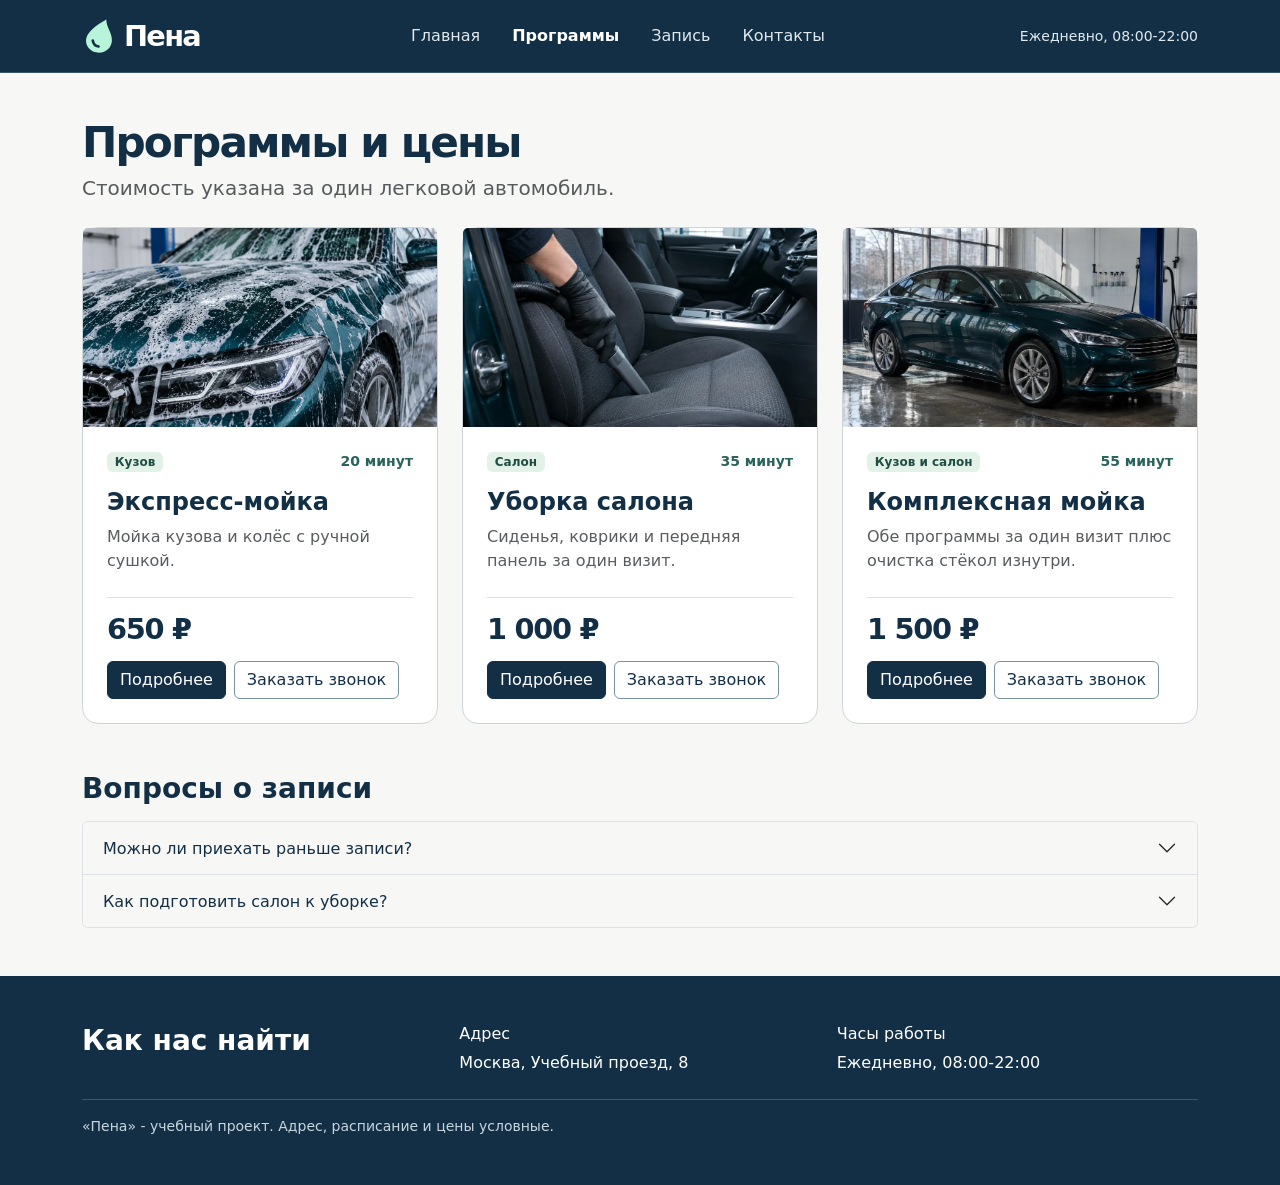
==== catalog.html @ 708982f0 "feat: добавить каталог программ и учебную запись на мойку" ====
<!doctype html>
<html lang="ru">
<head>
  <meta charset="utf-8">
  <meta name="viewport" content="width=device-width, initial-scale=1">
  <meta name="description" content="Цены, длительность и состав трёх программ автомойки «Пена».">
  <title>Программы и цены - Пена</title>
  <link rel="icon" href="images/drop.svg" type="image/svg+xml">
  <link rel="stylesheet" href="https://cdn.jsdelivr.net/npm/bootstrap@5.3.8/dist/css/bootstrap.min.css"
        integrity="sha384-sRIl4kxILFvY47J16cr9ZwB07vP4J8+LH7qKQnuqkuIAvNWLzeN8tE5YBujZqJLB" crossorigin="anonymous">
  <link rel="stylesheet" href="css/custom.css">
</head>
<body>
  <a class="btn btn-light visually-hidden-focusable position-absolute top-0 start-0 z-3 m-2" href="#main-content">К содержимому</a>
  <header id="top" class="container-fluid px-0 site-header" data-bs-theme="dark">
    <nav class="navbar navbar-expand-md py-3" aria-label="Основная навигация">
      <div class="container">
        <a class="navbar-brand wordmark d-inline-flex align-items-center gap-2 py-0" href="index.html" aria-label="Пена, главная страница">
          <img src="images/drop.svg" alt="" width="34" height="38">
          Пена
        </a>
        <button class="navbar-toggler" type="button" data-bs-toggle="collapse" data-bs-target="#site-menu"
                aria-controls="site-menu" aria-expanded="false" aria-label="Меню разделов">
          <span class="navbar-toggler-icon"></span>
        </button>
        <div id="site-menu" class="collapse navbar-collapse">
          <ul class="navbar-nav mx-md-auto gap-md-3 pt-3 pt-md-0">
            <li class="nav-item"><a class="nav-link" href="index.html">Главная</a></li>
            <li class="nav-item"><a class="nav-link active" aria-current="page" href="catalog.html">Программы</a></li>
            <li class="nav-item"><a class="nav-link" href="order.html">Запись</a></li>
            <li class="nav-item"><a class="nav-link" href="#contacts">Контакты</a></li>
          </ul>
          <span class="navbar-text small d-none d-md-inline">Ежедневно, 08:00-22:00</span>
        </div>
      </div>
    </nav>
  </header>

  <main id="main-content" class="container my-5" tabindex="-1">
    <h1 class="section-title fw-bold mb-2">Программы и цены</h1>
    <p class="lead text-body-secondary mb-4">Стоимость указана за один легковой автомобиль.</p>
    <div class="row g-3 g-lg-4">
      <div class="col-12 col-md-6 col-lg-4">
        <article class="card program h-100">
          <img class="program-photo card-img-top" src="images/car-wash.webp" alt="Активная пена на капоте и лобовом стекле автомобиля" width="1120" height="840">
          <div class="card-body p-4 d-flex flex-column">
            <div class="d-flex align-items-center justify-content-between gap-2 mb-3">
              <span class="badge program-badge">Кузов</span><span class="duration">20 минут</span>
            </div>
            <h2 class="card-title h4 fw-bold">Экспресс-мойка</h2>
            <p class="card-text text-body-secondary mb-4">Мойка кузова и колёс с ручной сушкой.</p>
            <p class="price mt-auto mb-3 pt-3">650&nbsp;₽</p>
            <div class="d-flex flex-wrap gap-2">
              <a class="btn btn-primary" href="product.html?program=express" aria-label="Подробнее о программе «Экспресс-мойка»">Подробнее</a>
              <button class="btn btn-outline-primary" type="button" data-bs-toggle="modal" data-bs-target="#callback-modal"
                      data-program="express" aria-label="Заказать звонок по программе «Экспресс-мойка»">Заказать звонок</button>
            </div>
          </div>
        </article>
      </div>
      <div class="col-12 col-md-6 col-lg-4">
        <article class="card program h-100">
          <img class="program-photo card-img-top" src="images/interior.webp" alt="Мастер чистит пылесосом тканевое сиденье автомобиля" width="960" height="720">
          <div class="card-body p-4 d-flex flex-column">
            <div class="d-flex align-items-center justify-content-between gap-2 mb-3">
              <span class="badge program-badge">Салон</span><span class="duration">35 минут</span>
            </div>
            <h2 class="card-title h4 fw-bold">Уборка салона</h2>
            <p class="card-text text-body-secondary mb-4">Сиденья, коврики и передняя панель за один визит.</p>
            <p class="price mt-auto mb-3 pt-3">1 000&nbsp;₽</p>
            <div class="d-flex flex-wrap gap-2">
              <a class="btn btn-primary" href="product.html?program=interior" aria-label="Подробнее о программе «Уборка салона»">Подробнее</a>
              <button class="btn btn-outline-primary" type="button" data-bs-toggle="modal" data-bs-target="#callback-modal"
                      data-program="interior" aria-label="Заказать звонок по программе «Уборка салона»">Заказать звонок</button>
            </div>
          </div>
        </article>
      </div>
      <div class="col-12 col-md-6 col-lg-4">
        <article class="card program h-100">
          <img class="program-photo card-img-top" src="images/complete.webp" alt="Чистый тёмно-бирюзовый седан в светлом боксе автомойки" width="960" height="720">
          <div class="card-body p-4 d-flex flex-column">
            <div class="d-flex align-items-center justify-content-between gap-2 mb-3">
              <span class="badge program-badge">Кузов и салон</span><span class="duration">55 минут</span>
            </div>
            <h2 class="card-title h4 fw-bold">Комплексная мойка</h2>
            <p class="card-text text-body-secondary mb-4">Обе программы за один визит плюс очистка стёкол изнутри.</p>
            <p class="price mt-auto mb-3 pt-3">1 500&nbsp;₽</p>
            <div class="d-flex flex-wrap gap-2">
              <a class="btn btn-primary" href="product.html?program=complete" aria-label="Подробнее о программе «Комплексная мойка»">Подробнее</a>
              <button class="btn btn-outline-primary" type="button" data-bs-toggle="modal" data-bs-target="#callback-modal"
                      data-program="complete" aria-label="Заказать звонок по программе «Комплексная мойка»">Заказать звонок</button>
            </div>
          </div>
        </article>
      </div>
    </div>

    <section class="mt-5 faq" aria-labelledby="faq-title">
      <h2 id="faq-title" class="h3 fw-bold mb-3">Вопросы о записи</h2>
      <div class="accordion" id="booking-faq">
        <div class="accordion-item">
          <h3 class="accordion-header">
            <button class="accordion-button collapsed" type="button" data-bs-toggle="collapse" data-bs-target="#faq-arrival"
                    aria-expanded="false" aria-controls="faq-arrival">Можно ли приехать раньше записи?</button>
          </h3>
          <div id="faq-arrival" class="accordion-collapse collapse" data-bs-parent="#booking-faq">
            <div class="accordion-body">Да. Приезжайте за пять минут до выбранного времени, чтобы успеть передать машину мастеру.</div>
          </div>
        </div>
        <div class="accordion-item">
          <h3 class="accordion-header">
            <button class="accordion-button collapsed" type="button" data-bs-toggle="collapse" data-bs-target="#faq-interior"
                    aria-expanded="false" aria-controls="faq-interior">Как подготовить салон к уборке?</button>
          </h3>
          <div id="faq-interior" class="accordion-collapse collapse" data-bs-parent="#booking-faq">
            <div class="accordion-body">Заберите ценные вещи, освободите сиденья и карманы дверей. Так мастер сможет пройти все поверхности за время программы.</div>
          </div>
        </div>
      </div>
    </section>
  </main>

  <div class="modal fade" id="callback-modal" tabindex="-1" aria-labelledby="callback-title" aria-hidden="true">
    <div class="modal-dialog modal-dialog-centered modal-dialog-scrollable">
      <div class="modal-content">
        <div class="modal-header">
          <h2 id="callback-title" class="modal-title h4 fw-bold">Обратный звонок</h2>
          <button type="button" class="btn-close" data-bs-dismiss="modal" aria-label="Закрыть"></button>
        </div>
        <div class="modal-body">
          <p id="callback-program" class="fw-semibold mb-2"></p>
          <form id="callback-form" method="post">
            <p class="small text-body-secondary">Учебная заявка. Для проверки укажите вымышленные имя и телефон.</p>
              <div class="mb-3">
                <label for="callback-name" class="form-label">Имя</label>
                <input id="callback-name" class="form-control" name="name" type="text" autocomplete="given-name" minlength="2" maxlength="80" required aria-describedby="callback-name-error">
                <div id="callback-name-error" class="invalid-feedback">Введите имя хотя бы из двух символов.</div>
              </div>
              <div class="mb-3">
                <label for="callback-phone" class="form-label">Телефон</label>
                <div class="input-group has-validation">
                  <span class="input-group-text">+7</span>
                  <input id="callback-phone" class="form-control" name="phone" type="tel" autocomplete="tel-national" placeholder="900 123-45-67"
                         pattern="[0-9]{10}" maxlength="25" required aria-describedby="callback-phone-error">
                  <div id="callback-phone-error" class="invalid-feedback">Введите 10 цифр после +7.</div>
                </div>
              </div>
                <div class="form-check">
                  <input id="callback-consent" name="consent" type="checkbox" class="form-check-input" required aria-describedby="callback-consent-error">
                  <label class="form-check-label" for="callback-consent">Согласен на обработку данных для этой заявки</label>
                  <div id="callback-consent-error" class="invalid-feedback">Подтвердите согласие для оформления заявки.</div>
                </div>
            <button class="btn btn-primary mt-3" type="submit" disabled>Оформить учебную заявку</button>
          </form>
          <div id="callback-success" class="alert alert-success mb-0" role="status" tabindex="-1" hidden>Учебная заявка на звонок оформлена.</div>
        </div>
        <div class="modal-footer justify-content-between">
          <a id="callback-booking" href="order.html">Выбрать дату и время</a>
          <button type="button" class="btn btn-outline-secondary" data-bs-dismiss="modal">Закрыть</button>
        </div>
      </div>
    </div>
  </div>

  <footer id="contacts" class="site-footer py-5" aria-labelledby="contacts-title">
    <div class="container">
      <div class="row g-3 align-items-start">
        <div class="col-12 col-md-4"><h2 id="contacts-title" class="h3 fw-bold mb-0">Как нас найти</h2></div>
        <div class="col-12 col-sm-6 col-md-4">
          <h3 class="h6">Адрес</h3>
          <address class="mb-0">Москва, Учебный проезд, 8</address>
        </div>
        <div class="col-12 col-sm-6 col-md-4">
          <h3 class="h6">Часы работы</h3>
          <p class="mb-0">Ежедневно, 08:00-22:00</p>
        </div>
      </div>
      <p class="footer-note small pt-3 mt-4 mb-0">«Пена» - учебный проект. Адрес, расписание и цены условные.</p>
    </div>
  </footer>

  <script src="https://cdn.jsdelivr.net/npm/bootstrap@5.3.8/dist/js/bootstrap.bundle.min.js"
          integrity="sha384-FKyoEForCGlyvwx9Hj09JcYn3nv7wiPVlz7YYwJrWVcXK/BmnVDxM+D2scQbITxI" crossorigin="anonymous"></script>
  <script src="js/programs.js"></script>
  <script src="js/validation.js"></script>
  <script src="js/catalog.js"></script>
</body>
</html>
---- css/custom.css ----
:root {
  --ink: #132f46;
  --mint: #b7f4d9;
  --bs-body-color: var(--ink);
  --bs-body-bg: #f7f8f5;
}

.site-header, .hero, .site-footer {
  background: var(--ink);
  color: #fff;
}

.site-header {
  border-bottom: 1px solid #ffffff30;
}

.site-header .navbar {
  --bs-navbar-color: #e0e9ed;
  --bs-navbar-hover-color: var(--mint);
}

.navbar-toggler, .wash-button { min-height: 2.75rem; }

.wordmark {
  font-size: 1.8rem;
  font-weight: 800;
  letter-spacing: -.06em;
  line-height: 1;
}

.hero-title, .section-title, .price {
  letter-spacing: -.045em;
  line-height: 1.05;
}

.hero-title { font-size: clamp(2.8rem, 5.7vw, 5.2rem); }
.hero-title span { color: var(--mint); }
.section-title { font-size: clamp(2rem, 3.3vw, 3.2rem); }
.hero-description {
  max-width: 37ch;
  color: #dae6e9;
  font-size: 1.1rem;
}

.hero-photo {
  aspect-ratio: 3 / 2;
  object-fit: cover;
}

.wash-button {
  --bs-btn-color: var(--ink);
  --bs-btn-bg: var(--mint);
  --bs-btn-hover-color: var(--ink);
  --bs-btn-hover-bg: #d5ffe9;
  --bs-btn-active-bg: #98e9c7;
  --bs-btn-active-color: var(--ink);
}

.wash-button span { margin-inline-start: .5rem; }

.program {
  --bs-card-bg: #fff;
  --bs-card-border-color: #ccd5d7;
  --bs-card-border-radius: 1rem;
}

.duration {
  color: #28645c;
  font-size: .875rem;
  font-weight: 650;
}

.price {
  border-top: 1px solid #dce2e1;
  font-size: 1.8rem;
  font-weight: 700;
}

.about { background: #e5f2eb; }

.footer-note {
  border-top: 1px solid #ffffff30;
  color: #c8d6de;
}

.site-header :focus-visible, .hero :focus-visible {
  outline: 3px solid var(--mint);
  outline-offset: 3px;
}

.site-header .nav-link.active { font-weight: 700; }

.program-link {
  color: inherit;
  text-decoration-color: #94b9af;
  text-decoration-thickness: 1px;
  text-underline-offset: .18em;
}

.program-link:hover { color: #21665c; }

.program-photo {
  aspect-ratio: 16 / 9;
  height: auto;
  object-fit: cover;
}

.program-badge, .visit-panel {
  background-color: #e2f2e9;
  color: #204d41;
}

.btn-primary {
  --bs-btn-bg: var(--ink);
  --bs-btn-border-color: var(--ink);
  --bs-btn-hover-bg: #23536a;
  --bs-btn-hover-border-color: #23536a;
  --bs-btn-active-bg: #103347;
  --bs-btn-active-border-color: #103347;
}

.btn-outline-primary {
  --bs-btn-color: var(--ink);
  --bs-btn-border-color: #79939e;
  --bs-btn-hover-bg: var(--ink);
  --bs-btn-hover-border-color: var(--ink);
  --bs-btn-active-bg: var(--ink);
  --bs-btn-active-border-color: var(--ink);
}

.faq .accordion {
  --bs-accordion-active-color: var(--ink);
  --bs-accordion-active-bg: #e2f2e9;
}
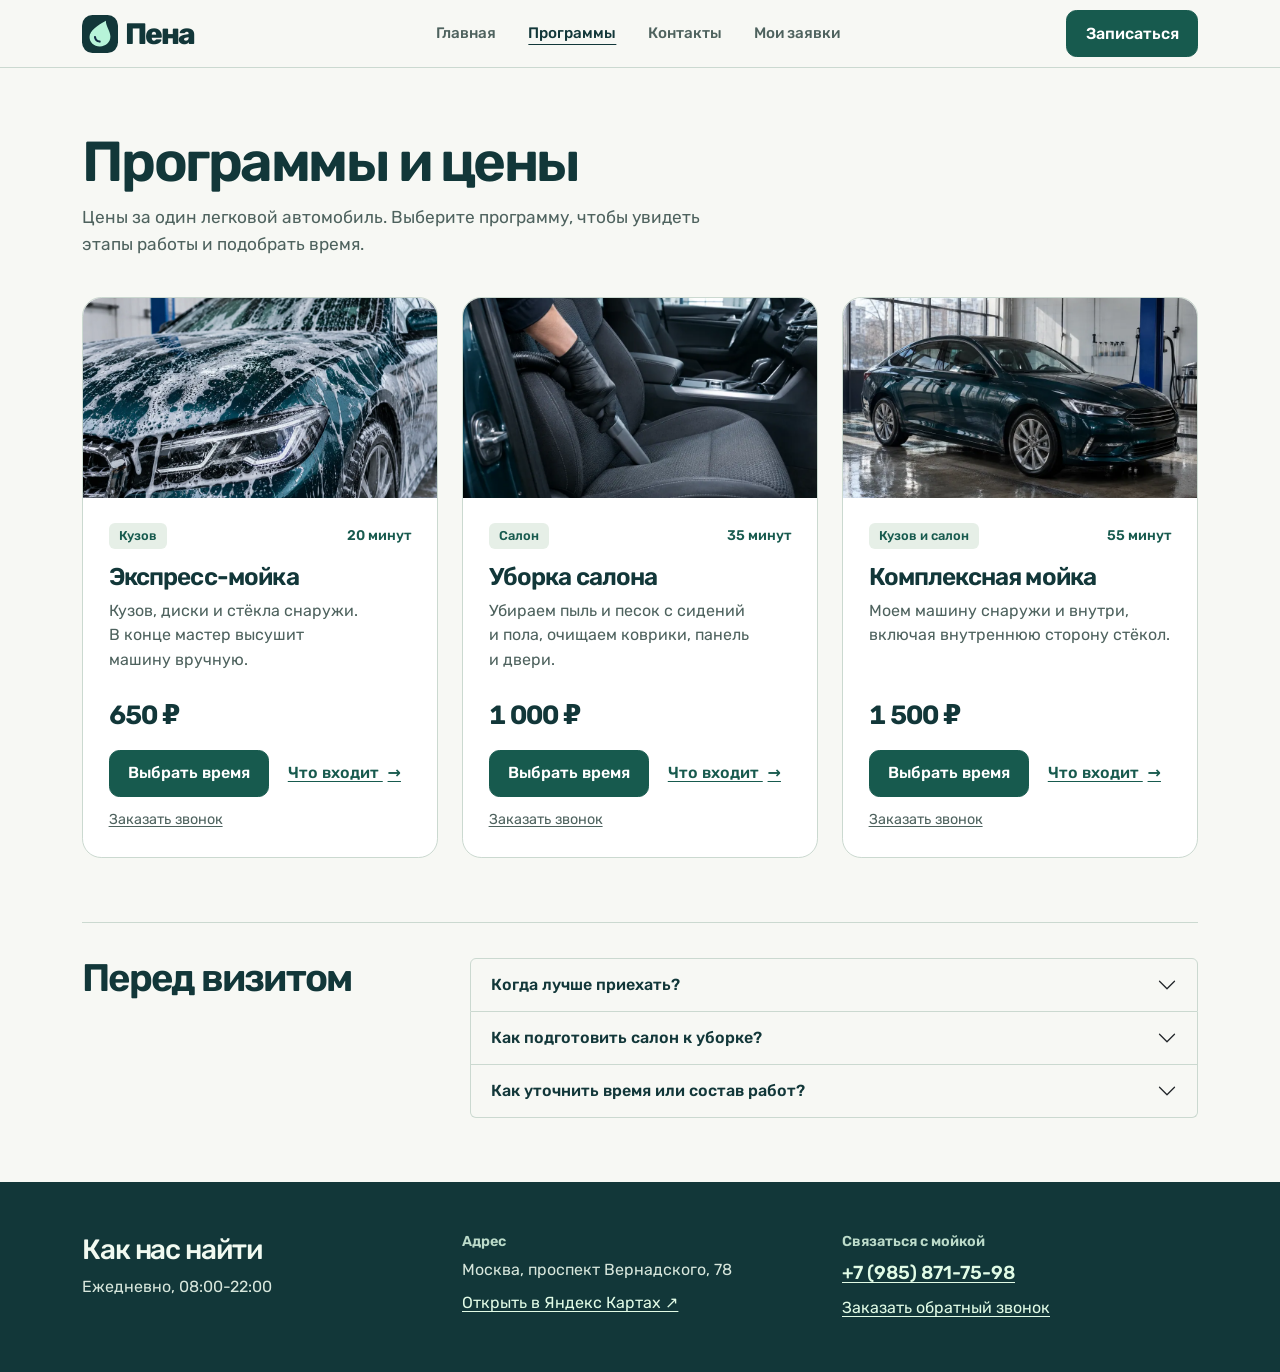
==== commit 0c5cdf0f: "feat: обновить сайт автомойки и сохранять заявки в браузере" ====
--- a/catalog.html
+++ b/catalog.html
@@ -3,187 +3,137 @@
 <head>
   <meta charset="utf-8">
   <meta name="viewport" content="width=device-width, initial-scale=1">
-  <meta name="description" content="Цены, длительность и состав трёх программ автомойки «Пена».">
-  <title>Программы и цены - Пена</title>
+  <meta name="theme-color" content="#123b3c">
+  <meta name="description" content="Сравните стоимость, длительность и состав экспресс-мойки, уборки салона и комплексной мойки.">
+  <meta property="og:type" content="website">
+  <meta property="og:locale" content="ru_RU">
+  <meta property="og:title" content="Программы и цены - автомойка «Пена»">
+  <meta property="og:description" content="Сравните стоимость, длительность и состав экспресс-мойки, уборки салона и комплексной мойки.">
+  <title>Программы и цены - автомойка «Пена»</title>
   <link rel="icon" href="images/drop.svg" type="image/svg+xml">
-  <link rel="stylesheet" href="https://cdn.jsdelivr.net/npm/bootstrap@5.3.8/dist/css/bootstrap.min.css"
-        integrity="sha384-sRIl4kxILFvY47J16cr9ZwB07vP4J8+LH7qKQnuqkuIAvNWLzeN8tE5YBujZqJLB" crossorigin="anonymous">
+  <link rel="stylesheet" href="vendor/bootstrap/css/bootstrap.min.css">
   <link rel="stylesheet" href="css/custom.css">
 </head>
 <body>
-  <a class="btn btn-light visually-hidden-focusable position-absolute top-0 start-0 z-3 m-2" href="#main-content">К содержимому</a>
-  <header id="top" class="container-fluid px-0 site-header" data-bs-theme="dark">
-    <nav class="navbar navbar-expand-md py-3" aria-label="Основная навигация">
+  <a class="skip-link visually-hidden-focusable" href="#main-content">К содержимому</a>
+  <header id="top" class="site-header container-fluid px-0">
+    <nav class="navbar navbar-expand-md" aria-label="Основная навигация">
       <div class="container">
-        <a class="navbar-brand wordmark d-inline-flex align-items-center gap-2 py-0" href="index.html" aria-label="Пена, главная страница">
-          <img src="images/drop.svg" alt="" width="34" height="38">
-          Пена
+        <a class="navbar-brand wordmark" href="index.html" aria-label="Пена, главная страница">
+          <img src="images/drop.svg" alt="" width="36" height="38">Пена
         </a>
         <button class="navbar-toggler" type="button" data-bs-toggle="collapse" data-bs-target="#site-menu"
-                aria-controls="site-menu" aria-expanded="false" aria-label="Меню разделов">
-          <span class="navbar-toggler-icon"></span>
-        </button>
+                aria-controls="site-menu" aria-expanded="false" aria-label="Меню разделов"><span class="navbar-toggler-icon"></span></button>
         <div id="site-menu" class="collapse navbar-collapse">
-          <ul class="navbar-nav mx-md-auto gap-md-3 pt-3 pt-md-0">
+          <ul class="navbar-nav mx-md-auto gap-md-2 gap-lg-3">
             <li class="nav-item"><a class="nav-link" href="index.html">Главная</a></li>
             <li class="nav-item"><a class="nav-link active" aria-current="page" href="catalog.html">Программы</a></li>
-            <li class="nav-item"><a class="nav-link" href="order.html">Запись</a></li>
             <li class="nav-item"><a class="nav-link" href="#contacts">Контакты</a></li>
+            <li class="nav-item"><a class="nav-link" id="nav-requests" href="order.html#requests">Мои заявки</a></li>
           </ul>
-          <span class="navbar-text small d-none d-md-inline">Ежедневно, 08:00-22:00</span>
+          <a class="btn btn-primary nav-booking" id="nav-booking" href="order.html">Записаться</a>
         </div>
       </div>
     </nav>
   </header>
 
-  <main id="main-content" class="container my-5" tabindex="-1">
-    <h1 class="section-title fw-bold mb-2">Программы и цены</h1>
-    <p class="lead text-body-secondary mb-4">Стоимость указана за один легковой автомобиль.</p>
+  <main id="main-content" tabindex="-1" class="container page-space">
+    <div class="page-intro"><h1>Программы и цены</h1><p>Цены за один легковой автомобиль. Выберите программу, чтобы увидеть этапы работы и подобрать время.</p></div>
     <div class="row g-3 g-lg-4">
-      <div class="col-12 col-md-6 col-lg-4">
-        <article class="card program h-100">
-          <img class="program-photo card-img-top" src="images/car-wash.webp" alt="Активная пена на капоте и лобовом стекле автомобиля" width="1120" height="840">
-          <div class="card-body p-4 d-flex flex-column">
-            <div class="d-flex align-items-center justify-content-between gap-2 mb-3">
-              <span class="badge program-badge">Кузов</span><span class="duration">20 минут</span>
+        <div class="col-12 col-md-6 col-lg-4">
+          <article class="card catalog-card h-100">
+            <a href="product.html?program=express" tabindex="-1" aria-hidden="true" class="card-photo-link"><img class="program-photo" src="images/car-wash.webp" width="1120" height="840" alt="Активная пена на капоте и лобовом стекле автомобиля"></a>
+            <div class="card-body">
+              <p class="service-meta"><span class="badge program-badge">Кузов</span><span>20 минут</span></p>
+              <h2><a class="title-link" href="product.html?program=express">Экспресс-мойка</a></h2>
+              <p class="service-description">Кузов, диски и стёкла снаружи. В конце мастер высушит машину вручную.</p>
+              <p class="catalog-price">650&nbsp;₽</p>
+              <div class="card-actions">
+                <a class="btn btn-primary" href="order.html?program=express" aria-label="Выбрать время для программы «Экспресс-мойка»">Выбрать время</a>
+                <a class="text-action" href="product.html?program=express" aria-label="Состав программы «Экспресс-мойка»">Что входит <span aria-hidden="true">→</span></a>
+              </div>
+              <a class="callback-link" href="order.html?program=express#callback">Заказать звонок</a>
             </div>
-            <h2 class="card-title h4 fw-bold">Экспресс-мойка</h2>
-            <p class="card-text text-body-secondary mb-4">Мойка кузова и колёс с ручной сушкой.</p>
-            <p class="price mt-auto mb-3 pt-3">650&nbsp;₽</p>
-            <div class="d-flex flex-wrap gap-2">
-              <a class="btn btn-primary" href="product.html?program=express" aria-label="Подробнее о программе «Экспресс-мойка»">Подробнее</a>
-              <button class="btn btn-outline-primary" type="button" data-bs-toggle="modal" data-bs-target="#callback-modal"
-                      data-program="express" aria-label="Заказать звонок по программе «Экспресс-мойка»">Заказать звонок</button>
+          </article>
+        </div>
+        <div class="col-12 col-md-6 col-lg-4">
+          <article class="card catalog-card h-100">
+            <a href="product.html?program=interior" tabindex="-1" aria-hidden="true" class="card-photo-link"><img class="program-photo" src="images/interior.webp" width="960" height="720" alt="Мастер чистит пылесосом тканевое сиденье автомобиля"></a>
+            <div class="card-body">
+              <p class="service-meta"><span class="badge program-badge">Салон</span><span>35 минут</span></p>
+              <h2><a class="title-link" href="product.html?program=interior">Уборка салона</a></h2>
+              <p class="service-description">Убираем пыль и песок с сидений и пола, очищаем коврики, панель и двери.</p>
+              <p class="catalog-price">1&nbsp;000&nbsp;₽</p>
+              <div class="card-actions">
+                <a class="btn btn-primary" href="order.html?program=interior" aria-label="Выбрать время для программы «Уборка салона»">Выбрать время</a>
+                <a class="text-action" href="product.html?program=interior" aria-label="Состав программы «Уборка салона»">Что входит <span aria-hidden="true">→</span></a>
+              </div>
+              <a class="callback-link" href="order.html?program=interior#callback">Заказать звонок</a>
             </div>
-          </div>
-        </article>
-      </div>
-      <div class="col-12 col-md-6 col-lg-4">
-        <article class="card program h-100">
-          <img class="program-photo card-img-top" src="images/interior.webp" alt="Мастер чистит пылесосом тканевое сиденье автомобиля" width="960" height="720">
-          <div class="card-body p-4 d-flex flex-column">
-            <div class="d-flex align-items-center justify-content-between gap-2 mb-3">
-              <span class="badge program-badge">Салон</span><span class="duration">35 минут</span>
+          </article>
+        </div>
+        <div class="col-12 col-md-6 col-lg-4">
+          <article class="card catalog-card h-100">
+            <a href="product.html?program=complete" tabindex="-1" aria-hidden="true" class="card-photo-link"><img class="program-photo" src="images/complete.webp" width="960" height="720" alt="Чистый тёмно-бирюзовый седан в светлом боксе автомойки"></a>
+            <div class="card-body">
+              <p class="service-meta"><span class="badge program-badge">Кузов и салон</span><span>55 минут</span></p>
+              <h2><a class="title-link" href="product.html?program=complete">Комплексная мойка</a></h2>
+              <p class="service-description">Моем машину снаружи и внутри, включая внутреннюю сторону стёкол.</p>
+              <p class="catalog-price">1&nbsp;500&nbsp;₽</p>
+              <div class="card-actions">
+                <a class="btn btn-primary" href="order.html?program=complete" aria-label="Выбрать время для программы «Комплексная мойка»">Выбрать время</a>
+                <a class="text-action" href="product.html?program=complete" aria-label="Состав программы «Комплексная мойка»">Что входит <span aria-hidden="true">→</span></a>
+              </div>
+              <a class="callback-link" href="order.html?program=complete#callback">Заказать звонок</a>
             </div>
-            <h2 class="card-title h4 fw-bold">Уборка салона</h2>
-            <p class="card-text text-body-secondary mb-4">Сиденья, коврики и передняя панель за один визит.</p>
-            <p class="price mt-auto mb-3 pt-3">1 000&nbsp;₽</p>
-            <div class="d-flex flex-wrap gap-2">
-              <a class="btn btn-primary" href="product.html?program=interior" aria-label="Подробнее о программе «Уборка салона»">Подробнее</a>
-              <button class="btn btn-outline-primary" type="button" data-bs-toggle="modal" data-bs-target="#callback-modal"
-                      data-program="interior" aria-label="Заказать звонок по программе «Уборка салона»">Заказать звонок</button>
+          </article>
+        </div>
+    </div>
+    <section class="faq-section" aria-labelledby="faq-title">
+      <div class="row gy-3 gx-lg-5">
+        <div class="col-12 col-md-4"><h2 id="faq-title">Перед визитом</h2></div>
+        <div class="col-12 col-md-8">
+          <div class="accordion" id="booking-faq">
+            <div class="accordion-item">
+              <h3 class="accordion-header"><button class="accordion-button collapsed" type="button" data-bs-toggle="collapse" data-bs-target="#faq-arrival" aria-expanded="false" aria-controls="faq-arrival">Когда лучше приехать?</button></h3>
+              <div id="faq-arrival" class="accordion-collapse collapse" data-bs-parent="#booking-faq"><div class="accordion-body">Приезжайте за пять минут до согласованного времени, чтобы успеть передать машину мастеру.</div></div>
             </div>
-          </div>
-        </article>
-      </div>
-      <div class="col-12 col-md-6 col-lg-4">
-        <article class="card program h-100">
-          <img class="program-photo card-img-top" src="images/complete.webp" alt="Чистый тёмно-бирюзовый седан в светлом боксе автомойки" width="960" height="720">
-          <div class="card-body p-4 d-flex flex-column">
-            <div class="d-flex align-items-center justify-content-between gap-2 mb-3">
-              <span class="badge program-badge">Кузов и салон</span><span class="duration">55 минут</span>
+            <div class="accordion-item">
+              <h3 class="accordion-header"><button class="accordion-button collapsed" type="button" data-bs-toggle="collapse" data-bs-target="#faq-cabin" aria-expanded="false" aria-controls="faq-cabin">Как подготовить салон к уборке?</button></h3>
+              <div id="faq-cabin" class="accordion-collapse collapse" data-bs-parent="#booking-faq"><div class="accordion-body">Заберите ценные вещи, освободите сиденья и карманы дверей. Так мастер сможет очистить все поверхности.</div></div>
             </div>
-            <h2 class="card-title h4 fw-bold">Комплексная мойка</h2>
-            <p class="card-text text-body-secondary mb-4">Обе программы за один визит плюс очистка стёкол изнутри.</p>
-            <p class="price mt-auto mb-3 pt-3">1 500&nbsp;₽</p>
-            <div class="d-flex flex-wrap gap-2">
-              <a class="btn btn-primary" href="product.html?program=complete" aria-label="Подробнее о программе «Комплексная мойка»">Подробнее</a>
-              <button class="btn btn-outline-primary" type="button" data-bs-toggle="modal" data-bs-target="#callback-modal"
-                      data-program="complete" aria-label="Заказать звонок по программе «Комплексная мойка»">Заказать звонок</button>
+            <div class="accordion-item">
+              <h3 class="accordion-header"><button class="accordion-button collapsed" type="button" data-bs-toggle="collapse" data-bs-target="#faq-change" aria-expanded="false" aria-controls="faq-change">Как уточнить время или состав работ?</button></h3>
+              <div id="faq-change" class="accordion-collapse collapse" data-bs-parent="#booking-faq"><div class="accordion-body">Позвоните в часы работы по номеру <a href="tel:+79858717598">+7 (985) 871-75-98</a>. Сохранённые на этом устройстве заявки доступны в разделе <a href="order.html#requests">«Мои заявки»</a>.</div></div>
             </div>
-          </div>
-        </article>
-      </div>
-    </div>
-
-    <section class="mt-5 faq" aria-labelledby="faq-title">
-      <h2 id="faq-title" class="h3 fw-bold mb-3">Вопросы о записи</h2>
-      <div class="accordion" id="booking-faq">
-        <div class="accordion-item">
-          <h3 class="accordion-header">
-            <button class="accordion-button collapsed" type="button" data-bs-toggle="collapse" data-bs-target="#faq-arrival"
-                    aria-expanded="false" aria-controls="faq-arrival">Можно ли приехать раньше записи?</button>
-          </h3>
-          <div id="faq-arrival" class="accordion-collapse collapse" data-bs-parent="#booking-faq">
-            <div class="accordion-body">Да. Приезжайте за пять минут до выбранного времени, чтобы успеть передать машину мастеру.</div>
-          </div>
-        </div>
-        <div class="accordion-item">
-          <h3 class="accordion-header">
-            <button class="accordion-button collapsed" type="button" data-bs-toggle="collapse" data-bs-target="#faq-interior"
-                    aria-expanded="false" aria-controls="faq-interior">Как подготовить салон к уборке?</button>
-          </h3>
-          <div id="faq-interior" class="accordion-collapse collapse" data-bs-parent="#booking-faq">
-            <div class="accordion-body">Заберите ценные вещи, освободите сиденья и карманы дверей. Так мастер сможет пройти все поверхности за время программы.</div>
           </div>
         </div>
       </div>
     </section>
   </main>
 
-  <div class="modal fade" id="callback-modal" tabindex="-1" aria-labelledby="callback-title" aria-hidden="true">
-    <div class="modal-dialog modal-dialog-centered modal-dialog-scrollable">
-      <div class="modal-content">
-        <div class="modal-header">
-          <h2 id="callback-title" class="modal-title h4 fw-bold">Обратный звонок</h2>
-          <button type="button" class="btn-close" data-bs-dismiss="modal" aria-label="Закрыть"></button>
+  <footer id="contacts" class="site-footer" aria-labelledby="contacts-title">
+    <div class="container">
+      <div class="row g-4 align-items-start">
+        <div class="col-12 col-md-4">
+          <h2 id="contacts-title" class="h3 mb-2">Как нас найти</h2>
+          <p class="mb-0">Ежедневно, 08:00-22:00</p>
         </div>
-        <div class="modal-body">
-          <p id="callback-program" class="fw-semibold mb-2"></p>
-          <form id="callback-form" method="post">
-            <p class="small text-body-secondary">Учебная заявка. Для проверки укажите вымышленные имя и телефон.</p>
-              <div class="mb-3">
-                <label for="callback-name" class="form-label">Имя</label>
-                <input id="callback-name" class="form-control" name="name" type="text" autocomplete="given-name" minlength="2" maxlength="80" required aria-describedby="callback-name-error">
-                <div id="callback-name-error" class="invalid-feedback">Введите имя хотя бы из двух символов.</div>
-              </div>
-              <div class="mb-3">
-                <label for="callback-phone" class="form-label">Телефон</label>
-                <div class="input-group has-validation">
-                  <span class="input-group-text">+7</span>
-                  <input id="callback-phone" class="form-control" name="phone" type="tel" autocomplete="tel-national" placeholder="900 123-45-67"
-                         pattern="[0-9]{10}" maxlength="25" required aria-describedby="callback-phone-error">
-                  <div id="callback-phone-error" class="invalid-feedback">Введите 10 цифр после +7.</div>
-                </div>
-              </div>
-                <div class="form-check">
-                  <input id="callback-consent" name="consent" type="checkbox" class="form-check-input" required aria-describedby="callback-consent-error">
-                  <label class="form-check-label" for="callback-consent">Согласен на обработку данных для этой заявки</label>
-                  <div id="callback-consent-error" class="invalid-feedback">Подтвердите согласие для оформления заявки.</div>
-                </div>
-            <button class="btn btn-primary mt-3" type="submit" disabled>Оформить учебную заявку</button>
-          </form>
-          <div id="callback-success" class="alert alert-success mb-0" role="status" tabindex="-1" hidden>Учебная заявка на звонок оформлена.</div>
+        <div class="col-12 col-sm-6 col-md-4">
+          <h3 class="footer-label">Адрес</h3>
+          <address class="mb-2">Москва, проспект Вернадского, 78</address>
+          <a href="https://yandex.ru/maps/213/moscow/?text=%D0%9C%D0%BE%D1%81%D0%BA%D0%B2%D0%B0%2C%20%D0%BF%D1%80%D0%BE%D1%81%D0%BF%D0%B5%D0%BA%D1%82%20%D0%92%D0%B5%D1%80%D0%BD%D0%B0%D0%B4%D1%81%D0%BA%D0%BE%D0%B3%D0%BE%2C%2078" target="_blank" rel="noopener noreferrer">Открыть в Яндекс Картах <span aria-hidden="true">↗</span></a>
         </div>
-        <div class="modal-footer justify-content-between">
-          <a id="callback-booking" href="order.html">Выбрать дату и время</a>
-          <button type="button" class="btn btn-outline-secondary" data-bs-dismiss="modal">Закрыть</button>
+        <div class="col-12 col-sm-6 col-md-4">
+          <h3 class="footer-label">Связаться с мойкой</h3>
+          <a class="footer-phone" href="tel:+79858717598">+7 (985) 871-75-98</a>
+          <a class="d-block mt-2" href="order.html#callback">Заказать обратный звонок</a>
         </div>
       </div>
     </div>
-  </div>
-
-  <footer id="contacts" class="site-footer py-5" aria-labelledby="contacts-title">
-    <div class="container">
-      <div class="row g-3 align-items-start">
-        <div class="col-12 col-md-4"><h2 id="contacts-title" class="h3 fw-bold mb-0">Как нас найти</h2></div>
-        <div class="col-12 col-sm-6 col-md-4">
-          <h3 class="h6">Адрес</h3>
-          <address class="mb-0">Москва, Учебный проезд, 8</address>
-        </div>
-        <div class="col-12 col-sm-6 col-md-4">
-          <h3 class="h6">Часы работы</h3>
-          <p class="mb-0">Ежедневно, 08:00-22:00</p>
-        </div>
-      </div>
-      <p class="footer-note small pt-3 mt-4 mb-0">«Пена» - учебный проект. Адрес, расписание и цены условные.</p>
-    </div>
   </footer>
 
-  <script src="https://cdn.jsdelivr.net/npm/bootstrap@5.3.8/dist/js/bootstrap.bundle.min.js"
-          integrity="sha384-FKyoEForCGlyvwx9Hj09JcYn3nv7wiPVlz7YYwJrWVcXK/BmnVDxM+D2scQbITxI" crossorigin="anonymous"></script>
-  <script src="js/programs.js"></script>
-  <script src="js/validation.js"></script>
-  <script src="js/catalog.js"></script>
+  <script src="vendor/bootstrap/js/bootstrap.bundle.min.js"></script>
+  <script src="js/navigation.js"></script>
 </body>
 </html>
--- a/css/custom.css
+++ b/css/custom.css
@@ -1,134 +1,527 @@
+@font-face {
+  font-family: Rubik;
+  src: url("../vendor/rubik/rubik-cyrillic-wght-normal.woff2") format("woff2");
+  font-weight: 300 900;
+  font-display: swap;
+  unicode-range: U+0301, U+0400-045F, U+0490-0491, U+04B0-04B1, U+2116;
+}
+@font-face {
+  font-family: Rubik;
+  src: url("../vendor/rubik/rubik-latin-wght-normal.woff2") format("woff2");
+  font-weight: 300 900;
+  font-display: swap;
+  unicode-range: U+0000-00FF, U+0131, U+0152-0153, U+02BB-02BC, U+02C6, U+02DA, U+02DC, U+0304, U+0308, U+0329, U+2000-206F, U+20AC, U+2122, U+2191, U+2193, U+2212, U+2215, U+FEFF, U+FFFD;
+}
+
 :root {
-  --ink: #132f46;
-  --mint: #b7f4d9;
+  --ink: #123739;
+  --pine: #175a4e;
+  --mint: #c2f7d2;
+  --paper: #f7f8f4;
+  --soft: #e6efe7;
+  --muted: #4e625e;
+  --line: #cbd9d0;
   --bs-body-color: var(--ink);
-  --bs-body-bg: #f7f8f5;
-}
-
-.site-header, .hero, .site-footer {
+  --bs-body-bg: var(--paper);
+  --bs-body-font-family: Rubik, system-ui, sans-serif;
+  --bs-link-color-rgb: 23, 90, 78;
+  --bs-link-hover-color-rgb: 13, 56, 48;
+  --bs-border-color: var(--line);
+}
+
+body { line-height: 1.55; }
+[hidden] { display: none !important; }
+h1, h2, h3, p { overflow-wrap: break-word; }
+h1, h2, h3, .modal-title, legend { font-weight: 600; }
+h1, h2, h3 { text-wrap: balance; }
+h1, .section-heading h2, .faq-section h2, .detail-steps h2 {
+  letter-spacing: -.045em;
+  line-height: 1.08;
+}
+h1 { font-size: clamp(2.15rem, 4.4vw, 4.35rem); }
+.section-heading h2, .faq-section h2, .detail-steps h2 { font-size: clamp(1.85rem, 3vw, 3rem); }
+p, dd, address { text-wrap: pretty; }
+a { text-underline-offset: .17em; }
+:focus-visible {
+  outline: 3px solid #247563;
+  outline-offset: 3px;
+}
+#contacts, #main-content, #programs { scroll-margin-top: 5.5rem; }
+.skip-link {
+  position: fixed;
+  z-index: 1100;
+  inset: .5rem auto auto .5rem;
+  background: white;
+  padding: .6rem 1rem;
+}
+
+.btn {
+  --bs-btn-border-radius: .65rem;
+  --bs-btn-padding-x: 1.15rem;
+  --bs-btn-padding-y: .65rem;
+  --bs-btn-font-weight: 550;
+  min-height: 2.75rem;
+}
+.btn-primary {
+  --bs-btn-bg: var(--pine);
+  --bs-btn-border-color: var(--pine);
+  --bs-btn-hover-bg: #0f453c;
+  --bs-btn-hover-border-color: #0f453c;
+  --bs-btn-active-bg: #0c3931;
+  --bs-btn-active-border-color: #0c3931;
+  --bs-btn-disabled-bg: #4c746b;
+  --bs-btn-disabled-border-color: #4c746b;
+}
+.btn-mint {
+  --bs-btn-bg: var(--mint);
+  --bs-btn-color: var(--ink);
+  --bs-btn-hover-bg: #e0ffe6;
+  --bs-btn-hover-color: var(--ink);
+  --bs-btn-active-bg: #a6eebf;
+  --bs-btn-active-color: var(--ink);
+}
+.btn-outline-primary {
+  --bs-btn-color: var(--pine);
+  --bs-btn-border-color: #91ada2;
+  --bs-btn-hover-bg: var(--pine);
+  --bs-btn-hover-border-color: var(--pine);
+  --bs-btn-active-bg: var(--pine);
+  --bs-btn-active-border-color: var(--pine);
+}
+.btn:focus-visible {
+  box-shadow: none;
+  outline: 3px solid #247563;
+  outline-offset: 3px;
+}
+.text-action, .aside-history {
+  font-weight: 550;
+  color: var(--pine);
+}
+.text-action span, .hero-actions .btn span { margin-inline-start: .3em; }
+
+.site-header {
+  background: var(--paper);
+  border-bottom: 1px solid var(--line);
+  position: sticky;
+  top: 0;
+  z-index: 1020;
+}
+.site-header .navbar {
+  min-height: 4.2rem;
+  --bs-navbar-color: var(--muted);
+  --bs-navbar-active-color: var(--ink);
+}
+.wordmark {
+  display: inline-flex;
+  align-items: center;
+  gap: .45rem;
+  color: var(--ink);
+  font-size: 1.85rem;
+  letter-spacing: -.065em;
+  font-weight: 750;
+  line-height: 1;
+}
+.wordmark img {
   background: var(--ink);
-  color: #fff;
-}
-
-.site-header {
-  border-bottom: 1px solid #ffffff30;
-}
-
-.site-header .navbar {
-  --bs-navbar-color: #e0e9ed;
-  --bs-navbar-hover-color: var(--mint);
-}
-
-.navbar-toggler, .wash-button { min-height: 2.75rem; }
-
-.wordmark {
-  font-size: 1.8rem;
-  font-weight: 800;
-  letter-spacing: -.06em;
-  line-height: 1;
-}
-
-.hero-title, .section-title, .price {
-  letter-spacing: -.045em;
-  line-height: 1.05;
-}
-
-.hero-title { font-size: clamp(2.8rem, 5.7vw, 5.2rem); }
-.hero-title span { color: var(--mint); }
-.section-title { font-size: clamp(2rem, 3.3vw, 3.2rem); }
-.hero-description {
-  max-width: 37ch;
-  color: #dae6e9;
-  font-size: 1.1rem;
-}
-
-.hero-photo {
-  aspect-ratio: 3 / 2;
+  border-radius: .65rem;
+  padding: .28rem;
+}
+.navbar-nav .nav-link {
+  font-size: .95rem;
+  font-weight: 500;
+}
+.navbar-nav .nav-link.active {
+  text-decoration: underline;
+  text-underline-offset: .35rem;
+}
+.navbar-toggler { min-height: 2.75rem; }
+.nav-booking { min-width: 7.5rem; }
+
+.home-hero {
+  background: var(--ink);
+  color: #f5fbf5;
+}
+.hero-copy {
+  align-self: center;
+  padding: clamp(2.5rem, 4.4vw, 4.5rem) clamp(1rem, 3vw, 3rem) clamp(2.5rem, 4.4vw, 4.5rem) 0;
+}
+.hero-address {
+  color: #d9f6e0;
+  font-size: .94rem;
+  font-weight: 500;
+  text-decoration-color: #90b6a5;
+}
+.hero-address:hover, .hero-link:hover { color: white; }
+.hero-copy h1 {
+  font-size: clamp(2.85rem, 4.8vw, 4.8rem);
+  line-height: 1.02;
+  margin: 1.15rem 0;
+}
+.hero-copy h1 span {
+  display: block;
+  color: var(--mint);
+}
+.hero-copy p {
+  max-width: 40ch;
+  color: #dfebe2;
+  margin-bottom: 1.75rem;
+  font-size: 1.06rem;
+}
+.hero-actions, .card-actions, .rate-bottom, .form-actions, .request-actions {
+  display: flex;
+  flex-wrap: wrap;
+  gap: .8rem 1.15rem;
+  align-items: center;
+}
+.hero-link {
+  color: #eaf8ed;
+  font-weight: 500;
+}
+.home-hero :focus-visible, .site-footer :focus-visible { outline-color: var(--mint); }
+.hero-media {
+  position: relative;
+  min-height: clamp(22rem, 34vw, 32rem);
+}
+.hero-media img {
+  position: absolute;
+  inset: 0;
+  width: 100%;
+  height: 100%;
   object-fit: cover;
-}
-
-.wash-button {
-  --bs-btn-color: var(--ink);
-  --bs-btn-bg: var(--mint);
-  --bs-btn-hover-color: var(--ink);
-  --bs-btn-hover-bg: #d5ffe9;
-  --bs-btn-active-bg: #98e9c7;
-  --bs-btn-active-color: var(--ink);
-}
-
-.wash-button span { margin-inline-start: .5rem; }
-
-.program {
-  --bs-card-bg: #fff;
-  --bs-card-border-color: #ccd5d7;
-  --bs-card-border-radius: 1rem;
-}
-
-.duration {
-  color: #28645c;
+  border-bottom-left-radius: clamp(2.2rem, 5vw, 5.5rem);
+}
+
+.section-space, .page-space { padding-block: clamp(2.5rem, 5vw, 5rem); }
+.section-heading {
+  display: flex;
+  flex-wrap: wrap;
+  gap: .6rem 1.5rem;
+  justify-content: space-between;
+  align-items: baseline;
+  margin-bottom: 1.6rem;
+}
+.section-heading h2 { margin: 0; }
+.rate-card {
+  display: flex;
+  flex-direction: column;
+  padding: 1.1rem 0 0;
+  border-top: 2px solid #799e8b;
+}
+.service-meta {
+  display: flex;
+  gap: .5rem 1rem;
+  align-items: center;
+  justify-content: space-between;
   font-size: .875rem;
+  font-weight: 550;
+  color: var(--pine);
+  margin-bottom: .8rem;
+}
+.rate-card h3, .catalog-card h2 {
+  font-size: clamp(1.35rem, 1.9vw, 1.75rem);
+  letter-spacing: -.035em;
+}
+.title-link {
+  color: inherit;
+  text-decoration: none;
+}
+.title-link:hover, .title-link:focus-visible {
+  color: var(--pine);
+  text-decoration: underline;
+}
+.service-description {
+  color: var(--muted);
+  margin-bottom: 1.35rem;
+}
+.rate-bottom {
+  margin-top: auto;
+  justify-content: space-between;
+}
+.rate-bottom strong, .catalog-price, .detail-facts dd, .summary-total dd {
+  font-variant-numeric: tabular-nums;
+  letter-spacing: -.035em;
+}
+.rate-bottom strong, .catalog-price {
+  font-size: 1.65rem;
   font-weight: 650;
 }
-
-.price {
-  border-top: 1px solid #dce2e1;
-  font-size: 1.8rem;
-  font-weight: 700;
-}
-
-.about { background: #e5f2eb; }
-
-.footer-note {
-  border-top: 1px solid #ffffff30;
-  color: #c8d6de;
-}
-
-.site-header :focus-visible, .hero :focus-visible {
-  outline: 3px solid var(--mint);
-  outline-offset: 3px;
-}
-
-.site-header .nav-link.active { font-weight: 700; }
-
-.program-link {
-  color: inherit;
-  text-decoration-color: #94b9af;
-  text-decoration-thickness: 1px;
-  text-underline-offset: .18em;
-}
-
-.program-link:hover { color: #21665c; }
-
+.care-section {
+  background: var(--soft);
+  padding-block: clamp(2.5rem, 4vw, 4.5rem);
+}
+.care-section h3 { font-size: 1.2rem; }
+.care-section p {
+  color: var(--muted);
+  margin-bottom: 0;
+  max-width: 40ch;
+}
+
+.page-intro { margin-bottom: clamp(1.6rem, 3.1vw, 2.8rem); }
+.page-intro p, .history-heading p {
+  max-width: 60ch;
+  font-size: 1.08rem;
+  color: var(--muted);
+  margin: .7rem 0 0;
+}
+.catalog-card {
+  --bs-card-bg: white;
+  --bs-card-border-color: var(--line);
+  --bs-card-border-radius: 1.2rem;
+}
+.catalog-card .card-body {
+  display: flex;
+  flex-direction: column;
+  padding: clamp(1.15rem, 2vw, 1.65rem);
+}
+.card-photo-link {
+  display: block;
+  border-radius: 1.16rem 1.16rem 0 0;
+  overflow: hidden;
+}
 .program-photo {
+  display: block;
+  width: 100%;
+  height: auto;
   aspect-ratio: 16 / 9;
-  height: auto;
   object-fit: cover;
 }
-
-.program-badge, .visit-panel {
-  background-color: #e2f2e9;
-  color: #204d41;
-}
-
-.btn-primary {
-  --bs-btn-bg: var(--ink);
-  --bs-btn-border-color: var(--ink);
-  --bs-btn-hover-bg: #23536a;
-  --bs-btn-hover-border-color: #23536a;
-  --bs-btn-active-bg: #103347;
-  --bs-btn-active-border-color: #103347;
-}
-
-.btn-outline-primary {
-  --bs-btn-color: var(--ink);
-  --bs-btn-border-color: #79939e;
-  --bs-btn-hover-bg: var(--ink);
-  --bs-btn-hover-border-color: var(--ink);
-  --bs-btn-active-bg: var(--ink);
-  --bs-btn-active-border-color: var(--ink);
-}
-
-.faq .accordion {
+.program-badge {
+  background: var(--soft);
+  color: var(--pine);
+  font-size: .8rem;
+  font-weight: 550;
+  padding: .4rem .65rem;
+}
+.catalog-price { margin: auto 0 .9rem; }
+.callback-link {
+  color: var(--muted);
+  font-size: .9rem;
+  margin-top: .75rem;
+  align-self: flex-start;
+}
+.faq-section, .detail-steps {
+  border-top: 1px solid var(--line);
+  padding-top: 2.2rem;
+  margin-top: clamp(2.5rem, 5vw, 4.75rem);
+}
+.accordion {
+  --bs-accordion-active-bg: var(--soft);
   --bs-accordion-active-color: var(--ink);
-  --bs-accordion-active-bg: #e2f2e9;
-}
+  --bs-accordion-bg: transparent;
+}
+.accordion-button { font-weight: 550; }
+
+.breadcrumb {
+  font-size: .9rem;
+  margin-bottom: 1.4rem;
+}
+.detail-layout {
+  border-radius: 1.4rem;
+  background: var(--soft);
+}
+.detail-image {
+  position: relative;
+  min-height: 18rem;
+}
+.detail-image img {
+  position: absolute;
+  width: 100%;
+  height: 100%;
+  object-fit: cover;
+  border-radius: 1.4rem 0 0 1.4rem;
+}
+.detail-copy { padding: clamp(1.45rem, 3vw, 3.25rem); }
+.detail-copy .badge { background: white; }
+.detail-copy h1 {
+  margin: .8rem 0 1rem;
+  font-size: clamp(2rem, 3.8vw, 3.75rem);
+}
+.detail-text {
+  max-width: 48ch;
+  color: #344c45;
+}
+.detail-facts {
+  display: flex;
+  flex-wrap: wrap;
+  gap: .5rem 2rem;
+  margin: 1.25rem 0;
+}
+.detail-facts dt, .summary-list dt {
+  color: var(--muted);
+  font-size: .875rem;
+  font-weight: 450;
+}
+.detail-facts dd {
+  font-size: 1.5rem;
+  font-weight: 600;
+  margin: 0;
+}
+.detail-steps .table {
+  --bs-table-bg: transparent;
+  --bs-table-color: var(--ink);
+}
+.detail-steps th, .detail-steps td { padding: .85rem .55rem .85rem 0; }
+.detail-steps tbody th {
+  width: 32%;
+  font-weight: 550;
+}
+
+.booking-card, .request-card, .empty-panel {
+  padding: clamp(1.15rem, 3vw, 2.25rem);
+  background: white;
+  border: 1px solid var(--line);
+  border-radius: 1.2rem;
+}
+.booking-card fieldset { margin-bottom: 1.6rem; }
+.booking-card fieldset + fieldset {
+  border-top: 1px solid var(--line);
+  padding-top: 1.5rem;
+}
+.booking-card legend, .visit-panel h2 {
+  font-size: 1.4rem;
+  letter-spacing: -.025em;
+  margin-bottom: 1.1rem;
+}
+.form-label {
+  font-weight: 500;
+  margin-bottom: .3rem;
+}
+.form-label span, .form-text, .form-intro { color: var(--muted); }
+.form-label span {
+  font-size: .88em;
+  font-weight: 400;
+}
+.form-control, .form-select, .input-group-text {
+  min-height: 2.85rem;
+  background-color: #fcfdfa;
+}
+.form-control:focus, .form-select:focus {
+  border-color: #518976;
+  box-shadow: 0 0 0 .18rem #347b6528;
+}
+.form-check-input:checked {
+  background-color: var(--pine);
+  border-color: var(--pine);
+}
+.form-actions { margin-top: 1.3rem; }
+.visit-panel {
+  background: var(--soft);
+  border-radius: 1.15rem;
+  padding: clamp(1.25rem, 2.4vw, 2.1rem);
+}
+.visit-program {
+  font-size: 1.15rem;
+  font-weight: 600;
+}
+.summary-list { margin-bottom: 1.2rem; }
+.summary-list div {
+  display: flex;
+  gap: .5rem;
+  justify-content: space-between;
+  align-items: baseline;
+  margin-top: .65rem;
+}
+.summary-list dd {
+  text-align: right;
+  margin: 0;
+}
+.summary-total {
+  border-top: 1px solid #b4ccbd;
+  padding-top: .8rem;
+}
+.summary-total dd {
+  font-size: 1.4rem;
+  font-weight: 650;
+}
+.visit-panel address {
+  color: var(--muted);
+  margin-bottom: 0;
+}
+.aside-history {
+  display: inline-block;
+  margin-top: .85rem;
+}
+.modal-content {
+  border: 0;
+  border-radius: 1.15rem;
+}
+.modal-header, .modal-body, .modal-footer { padding: 1.25rem; }
+.modal-header, .modal-footer { border-color: var(--line); }
+.history-heading { align-items: center; }
+#requests-list {
+  display: grid;
+  gap: 1rem;
+}
+.request-card {
+  display: grid;
+  min-width: 0;
+  overflow-wrap: anywhere;
+  gap: .45rem;
+}
+.request-card p { overflow-wrap: anywhere; }
+.share-feedback { color: var(--muted); margin-top: .75rem; }
+.share-feedback label { display: block; }
+.request-card h2 {
+  font-size: 1.35rem;
+  margin: 0;
+}
+.request-card p, .empty-panel p {
+  margin: 0 0 .3rem;
+  color: var(--muted);
+}
+.request-card .request-actions {
+  border-top: 1px solid var(--line);
+  padding-top: .8rem;
+  margin-top: .4rem;
+}
+.request-actions .btn-link { color: var(--muted); }
+.empty-panel .btn { margin-top: .65rem; }
+.receipt-lead {
+  font-size: 1.2rem;
+  font-weight: 600;
+  margin-bottom: .35rem;
+}
+.site-footer {
+  background: var(--ink);
+  color: #f2faf1;
+  padding-block: clamp(2.2rem, 4vw, 4rem);
+}
+.site-footer h2 { letter-spacing: -.04em; }
+.site-footer p, .site-footer address { color: #d7e6dc; }
+.footer-label {
+  font-size: .9rem;
+  color: #bcdbca;
+}
+.site-footer a { color: #e1fbe6; }
+.footer-phone {
+  font-size: 1.18rem;
+  font-weight: 550;
+}
+
+@media (min-width: 992px) {
+  .visit-aside {
+    position: sticky;
+    top: 5.7rem;
+  }
+}
+@media (max-width: 767.98px) {
+  .navbar-collapse { padding: .5rem 0 .85rem; }
+  .navbar-nav .nav-link { padding-block: .65rem; }
+  .nav-booking { margin-top: .35rem; }
+  .hero-copy { padding: 2rem 0 1.75rem; }
+  .hero-media {
+    min-height: 0;
+    aspect-ratio: 1.9;
+  }
+  .hero-media img { border-radius: 1.1rem 1.1rem 0 0; }
+  .detail-image {
+    min-height: 0;
+    aspect-ratio: 1.8;
+  }
+  .detail-image img { border-radius: 1.4rem 1.4rem 0 0; }
+  .rate-card { padding-bottom: .6rem; }
+}
+@media (prefers-reduced-motion: no-preference) {
+  .program-photo { transition: transform .25s ease; }
+  .card-photo-link:hover .program-photo { transform: scale(1.025); }
+}
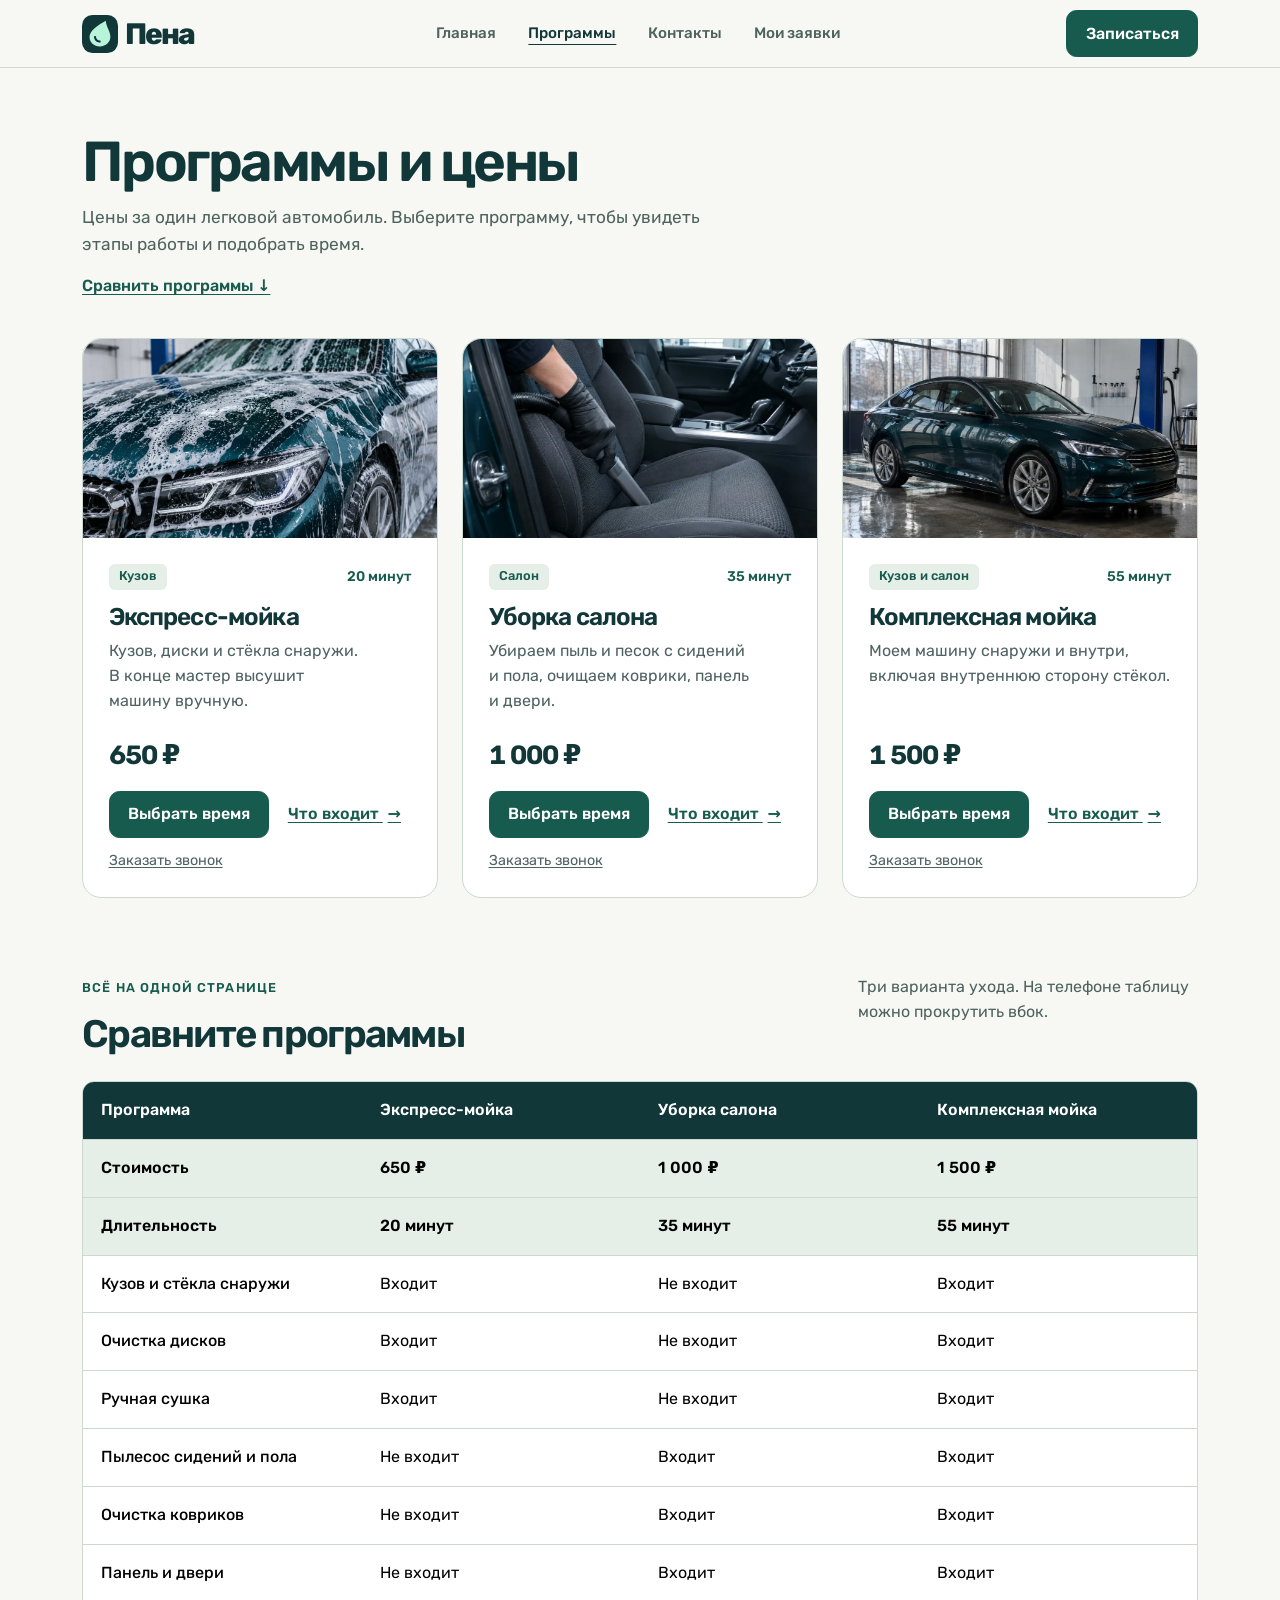
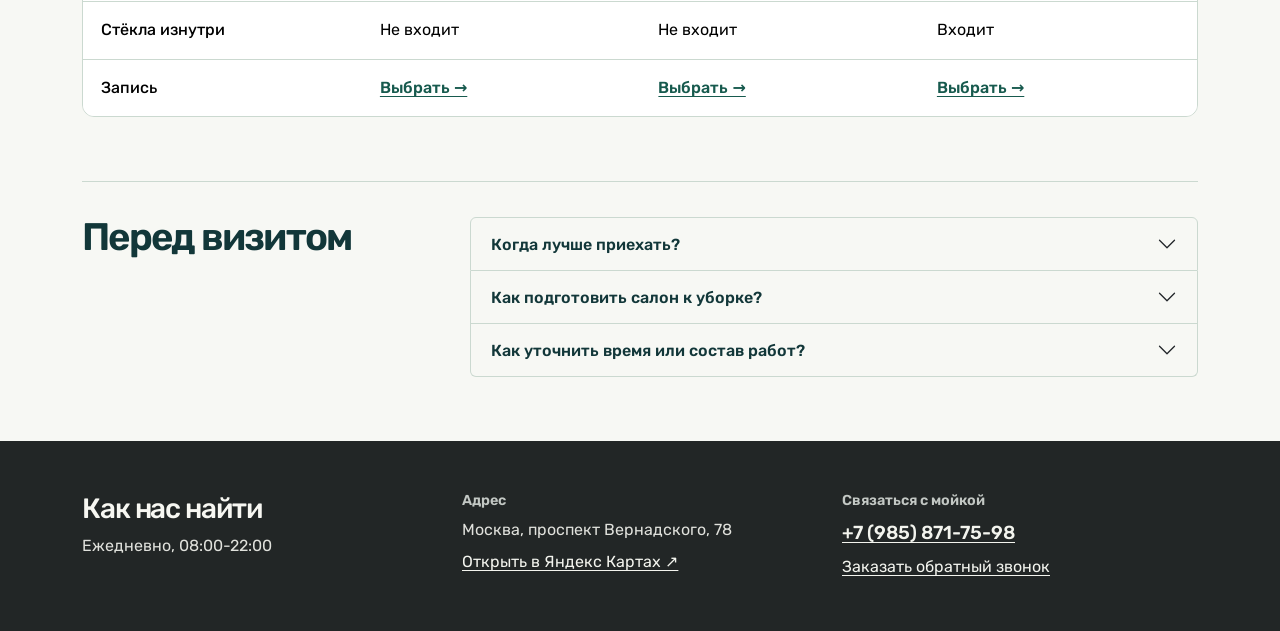
==== commit cbec281c: "feat: добавить таблицу сравнения программ мойки" ====
--- a/catalog.html
+++ b/catalog.html
@@ -38,7 +38,9 @@
   </header>
 
   <main id="main-content" tabindex="-1" class="container page-space">
-    <div class="page-intro"><h1>Программы и цены</h1><p>Цены за один легковой автомобиль. Выберите программу, чтобы увидеть этапы работы и подобрать время.</p></div>
+    <div class="page-intro"><h1>Программы и цены</h1><p>Цены за один легковой автомобиль. Выберите программу, чтобы увидеть этапы работы и подобрать время.</p>
+      <a class="text-action d-inline-block mt-3" href="#compare">Сравнить программы ↓</a>
+    </div>
     <div class="row g-3 g-lg-4">
         <div class="col-12 col-md-6 col-lg-4">
           <article class="card catalog-card h-100">
@@ -89,6 +91,18 @@
           </article>
         </div>
     </div>
+    <section id="compare" class="feature-section" aria-labelledby="compare-title">
+      <div class="section-heading">
+        <div><p class="feature-eyebrow">Всё на одной странице</p><h2 id="compare-title">Сравните программы</h2></div>
+        <p id="compare-hint" class="feature-note">Три варианта ухода. На телефоне таблицу можно прокрутить вбок.</p>
+      </div>
+      <div class="comparison-scroll" role="region" aria-labelledby="compare-title" aria-describedby="compare-hint" tabindex="0">
+        <table id="program-comparison" class="table comparison-table">
+          <caption class="visually-hidden">Стоимость, длительность и состав трёх программ мойки</caption>
+        </table>
+      </div>
+      <noscript><p>Для таблицы сравнения включите JavaScript. Цены и состав программ доступны в карточках выше.</p></noscript>
+    </section>
     <section class="faq-section" aria-labelledby="faq-title">
       <div class="row gy-3 gx-lg-5">
         <div class="col-12 col-md-4"><h2 id="faq-title">Перед визитом</h2></div>
@@ -135,5 +149,7 @@
 
   <script src="vendor/bootstrap/js/bootstrap.bundle.min.js"></script>
   <script src="js/navigation.js"></script>
+  <script src="js/programs.js"></script>
+  <script src="js/comparison.js"></script>
 </body>
 </html>
--- a/css/custom.css
+++ b/css/custom.css
@@ -16,7 +16,6 @@
 :root {
   --ink: #123739;
   --pine: #175a4e;
-  --mint: #c2f7d2;
   --paper: #f7f8f4;
   --soft: #e6efe7;
   --muted: #4e625e;
@@ -30,6 +29,18 @@
 }
 
 body { line-height: 1.55; }
+
+.feature-section { margin-top: clamp(3rem, 6vw, 5.5rem); scroll-margin-top: 6rem; }
+.feature-eyebrow { color: var(--pine); font-size: .8rem; font-weight: 550; letter-spacing: .09em; text-transform: uppercase; }
+.feature-note { color: var(--muted); max-width: 34ch; margin-bottom: 0; }
+.comparison-scroll { overflow-x: auto; border: 1px solid var(--line); border-radius: .75rem; }
+.comparison-table { --bs-table-bg: white; margin: 0; min-width: 690px; }
+.comparison-table th, .comparison-table td { padding: 1rem 1.15rem; vertical-align: middle; }
+.comparison-table thead th { background: var(--ink); color: white; font-weight: 550; width: 25%; }
+.comparison-table tbody th, .comparison-table tfoot th { font-weight: 450; }
+.comparison-table tr > :first-child { position: sticky; left: 0; z-index: 1; }
+.comparison-table tbody tr:nth-child(-n+2) > * { background: var(--soft); font-weight: 550; }
+.comparison-table tfoot > tr > * { border-bottom: 0; }
 [hidden] { display: none !important; }
 h1, h2, h3, p { overflow-wrap: break-word; }
 h1, h2, h3, .modal-title, legend { font-weight: 600; }
@@ -46,7 +57,7 @@
   outline: 3px solid #247563;
   outline-offset: 3px;
 }
-#contacts, #main-content, #programs { scroll-margin-top: 5.5rem; }
+#contacts, #main-content, #programs, #about { scroll-margin-top: 5.5rem; }
 .skip-link {
   position: fixed;
   z-index: 1100;
@@ -72,13 +83,13 @@
   --bs-btn-disabled-bg: #4c746b;
   --bs-btn-disabled-border-color: #4c746b;
 }
-.btn-mint {
-  --bs-btn-bg: var(--mint);
-  --bs-btn-color: var(--ink);
-  --bs-btn-hover-bg: #e0ffe6;
-  --bs-btn-hover-color: var(--ink);
-  --bs-btn-active-bg: #a6eebf;
-  --bs-btn-active-color: var(--ink);
+.btn-photo {
+  --bs-btn-bg: #faf9f5;
+  --bs-btn-color: #202525;
+  --bs-btn-hover-bg: white;
+  --bs-btn-hover-color: #151919;
+  --bs-btn-active-bg: #e4e3dc;
+  --bs-btn-active-color: #151919;
 }
 .btn-outline-primary {
   --bs-btn-color: var(--pine);
@@ -138,34 +149,69 @@
 .nav-booking { min-width: 7.5rem; }
 
 .home-hero {
-  background: var(--ink);
-  color: #f5fbf5;
+  position: relative;
+  isolation: isolate;
+  overflow: hidden;
+  display: grid;
+  align-items: end;
+  min-height: clamp(30rem, 42vw, 43rem);
+  background: #26282a;
+  color: white;
+}
+.hero-backdrop, .home-hero::before {
+  position: absolute;
+  inset: 0;
+  pointer-events: none;
+}
+.hero-backdrop img {
+  display: block;
+  width: 100%;
+  height: 100%;
+  object-fit: cover;
+  object-position: 55% 48%;
+}
+.home-hero::before {
+  content: "";
+  z-index: 1;
+  background: linear-gradient(90deg, rgb(7 9 11 / 72%), rgb(7 9 11 / 62%) var(--shade-stop, clamp(42%, 27rem, 58%)), transparent 86%);
+}
+.hero-content {
+  position: relative;
+  z-index: 2;
+  padding-block: clamp(3.5rem, 5.1vw, 5.75rem);
 }
 .hero-copy {
-  align-self: center;
-  padding: clamp(2.5rem, 4.4vw, 4.5rem) clamp(1rem, 3vw, 3rem) clamp(2.5rem, 4.4vw, 4.5rem) 0;
+  max-width: 44rem;
+}
+.hero-location {
+  display: flex;
+  flex-wrap: wrap;
+  align-items: baseline;
+  gap: .25rem 1.25rem;
+  font-size: .9rem;
 }
 .hero-address {
-  color: #d9f6e0;
-  font-size: .94rem;
-  font-weight: 500;
-  text-decoration-color: #90b6a5;
+  color: white;
+  font-weight: 550;
+  text-decoration-color: #d6d9d3;
 }
 .hero-address:hover, .hero-link:hover { color: white; }
+.hero-hours { font-variant-numeric: tabular-nums; }
 .hero-copy h1 {
-  font-size: clamp(2.85rem, 4.8vw, 4.8rem);
-  line-height: 1.02;
-  margin: 1.15rem 0;
+  font-size: clamp(3.2rem, 6.15vw, 6.15rem);
+  line-height: .99;
+  letter-spacing: -.055em;
+  margin: 1.15rem 0 1rem;
 }
 .hero-copy h1 span {
   display: block;
-  color: var(--mint);
+  font-weight: 360;
 }
 .hero-copy p {
-  max-width: 40ch;
-  color: #dfebe2;
-  margin-bottom: 1.75rem;
-  font-size: 1.06rem;
+  max-width: 38ch;
+  margin-bottom: 1.65rem;
+  font-size: clamp(1rem, 1.3vw, 1.16rem);
+  color: #fcfbf8;
 }
 .hero-actions, .card-actions, .rate-bottom, .form-actions, .request-actions {
   display: flex;
@@ -174,22 +220,13 @@
   align-items: center;
 }
 .hero-link {
-  color: #eaf8ed;
-  font-weight: 500;
-}
-.home-hero :focus-visible, .site-footer :focus-visible { outline-color: var(--mint); }
-.hero-media {
-  position: relative;
-  min-height: clamp(22rem, 34vw, 32rem);
-}
-.hero-media img {
-  position: absolute;
-  inset: 0;
-  width: 100%;
-  height: 100%;
-  object-fit: cover;
-  border-bottom-left-radius: clamp(2.2rem, 5vw, 5.5rem);
-}
+  display: inline-flex;
+  min-height: 2.75rem;
+  align-items: center;
+  color: white;
+  font-weight: 550;
+}
+.home-hero :focus-visible, .site-footer :focus-visible { outline-color: white; }
 
 .section-space, .page-space { padding-block: clamp(2.5rem, 5vw, 5rem); }
 .section-heading {
@@ -201,11 +238,16 @@
   margin-bottom: 1.6rem;
 }
 .section-heading h2 { margin: 0; }
+.rates-note {
+  max-width: 55ch;
+  margin: .5rem 0 0;
+  color: var(--muted);
+}
 .rate-card {
   display: flex;
   flex-direction: column;
   padding: 1.1rem 0 0;
-  border-top: 2px solid #799e8b;
+  border-top: 1px solid #9ba69d;
 }
 .service-meta {
   display: flex;
@@ -245,15 +287,59 @@
   font-size: 1.65rem;
   font-weight: 650;
 }
-.care-section {
-  background: var(--soft);
-  padding-block: clamp(2.5rem, 4vw, 4.5rem);
-}
-.care-section h3 { font-size: 1.2rem; }
-.care-section p {
+.wash-story {
+  padding-block: clamp(2.6rem, 4.5vw, 4.75rem);
+  border-bottom: 1px solid var(--line);
+}
+.story-heading, .story-spread {
+  display: grid;
+  grid-template-columns: minmax(0, 1.12fr) minmax(0, 1fr);
+  column-gap: clamp(1.5rem, 2.7vw, 2.8rem);
+}
+.story-heading {
+  align-items: end;
+  row-gap: .55rem;
+  margin-bottom: clamp(1.35rem, 2.3vw, 2.25rem);
+}
+.story-heading h2 {
+  margin: 0;
+  font-size: clamp(2rem, 3.4vw, 3.5rem);
+  letter-spacing: -.05em;
+  line-height: 1.05;
+}
+.story-heading p, .story-spread p, .program-process figcaption {
   color: var(--muted);
   margin-bottom: 0;
-  max-width: 40ch;
+}
+.story-heading p { max-width: 46ch; }
+.story-spread { row-gap: clamp(1rem, 2vw, 2rem); }
+.story-spread figure, .program-process { margin: 0; }
+.story-spread img, .program-process img {
+  display: block;
+  width: 100%;
+  height: auto;
+  object-fit: cover;
+  border-radius: .25rem;
+}
+.story-spread h3 {
+  margin-bottom: .25rem;
+  font-size: clamp(1.1rem, 1.4vw, 1.35rem);
+  letter-spacing: -.025em;
+}
+.story-lead { grid-row: span 2; }
+.story-lead img { aspect-ratio: 1.65; }
+.story-lead figcaption { margin-top: .8rem; }
+.story-detail {
+  display: grid;
+  grid-template-columns: minmax(0, 1.1fr) minmax(0, .9fr);
+  align-items: center;
+  gap: clamp(.85rem, 1.65vw, 1.6rem);
+}
+.story-detail img { aspect-ratio: 1.42; }
+.program-process img { aspect-ratio: 16 / 9; }
+.program-process figcaption {
+  margin-top: .55rem;
+  font-size: .92rem;
 }
 
 .page-intro { margin-bottom: clamp(1.6rem, 3.1vw, 2.8rem); }
@@ -317,7 +403,7 @@
 }
 .detail-layout {
   border-radius: 1.4rem;
-  background: var(--soft);
+  background: #eeefea;
 }
 .detail-image {
   position: relative;
@@ -356,6 +442,7 @@
   font-weight: 600;
   margin: 0;
 }
+.detail-steps h2 { margin-bottom: 1.35rem; }
 .detail-steps .table {
   --bs-table-bg: transparent;
   --bs-table-color: var(--ink);
@@ -482,17 +569,17 @@
   margin-bottom: .35rem;
 }
 .site-footer {
-  background: var(--ink);
-  color: #f2faf1;
+  background: #222626;
+  color: #f7f7f2;
   padding-block: clamp(2.2rem, 4vw, 4rem);
 }
 .site-footer h2 { letter-spacing: -.04em; }
-.site-footer p, .site-footer address { color: #d7e6dc; }
+.site-footer p, .site-footer address { color: #e0e1dc; }
 .footer-label {
   font-size: .9rem;
-  color: #bcdbca;
-}
-.site-footer a { color: #e1fbe6; }
+  color: #c3c8c4;
+}
+.site-footer a { color: #f3f4ee; }
 .footer-phone {
   font-size: 1.18rem;
   font-weight: 550;
@@ -504,16 +591,25 @@
     top: 5.7rem;
   }
 }
+@media (max-width: 991.98px) {
+  .story-spread { grid-template-columns: repeat(2, minmax(0, 1fr)); }
+  .story-lead {
+    grid-column: 1 / -1;
+    grid-row: auto;
+  }
+  .story-lead img { aspect-ratio: 2.1; }
+  .story-detail { display: block; }
+  .story-detail img { aspect-ratio: 1.65; }
+  .story-detail figcaption { margin-top: .65rem; }
+}
 @media (max-width: 767.98px) {
   .navbar-collapse { padding: .5rem 0 .85rem; }
   .navbar-nav .nav-link { padding-block: .65rem; }
   .nav-booking { margin-top: .35rem; }
-  .hero-copy { padding: 2rem 0 1.75rem; }
-  .hero-media {
-    min-height: 0;
-    aspect-ratio: 1.9;
-  }
-  .hero-media img { border-radius: 1.1rem 1.1rem 0 0; }
+  .hero-copy h1 { font-size: clamp(2.65rem, 9.5vw, 3.7rem); }
+  .hero-content { padding-block: 2.1rem; }
+  .hero-location { font-size: .83rem; }
+  .story-heading { grid-template-columns: 1fr; }
   .detail-image {
     min-height: 0;
     aspect-ratio: 1.8;
@@ -521,6 +617,41 @@
   .detail-image img { border-radius: 1.4rem 1.4rem 0 0; }
   .rate-card { padding-bottom: .6rem; }
 }
+@media (max-width: 767.98px) and (orientation: portrait) {
+  .home-hero { min-height: clamp(28rem, 72svh, 38rem); }
+  .hero-backdrop img { object-position: 50% 35%; }
+  .home-hero::before { content: none; }
+  .hero-content::before {
+    content: "";
+    position: absolute;
+    inset: -6rem 0 0;
+    z-index: -1;
+    pointer-events: none;
+    background: linear-gradient(to bottom, transparent, rgb(7 9 11 / 62%) 7rem, rgb(7 9 11 / 70%) 13rem, rgb(7 9 11 / 82%));
+  }
+}
+@media (max-width: 991.98px) and (max-height: 32rem) and (orientation: landscape) {
+  .home-hero {
+    --shade-stop: 67%;
+    min-height: calc(100svh - 4.2rem);
+  }
+  .hero-content { padding-block: 1.25rem; }
+  .hero-copy h1 {
+    font-size: clamp(2.2rem, 4.75vw, 2.9rem);
+    margin: .55rem 0 .45rem;
+  }
+  .hero-copy p { margin-bottom: .85rem; }
+}
+@media (max-width: 575.98px) {
+  .story-spread { grid-template-columns: 1fr; }
+  .story-lead img { aspect-ratio: 1.6; }
+  .story-detail {
+    display: grid;
+    grid-template-columns: minmax(0, .8fr) minmax(0, 1.2fr);
+  }
+  .story-detail img { aspect-ratio: 1.15; }
+  .story-detail figcaption { margin: 0; }
+}
 @media (prefers-reduced-motion: no-preference) {
   .program-photo { transition: transform .25s ease; }
   .card-photo-link:hover .program-photo { transform: scale(1.025); }
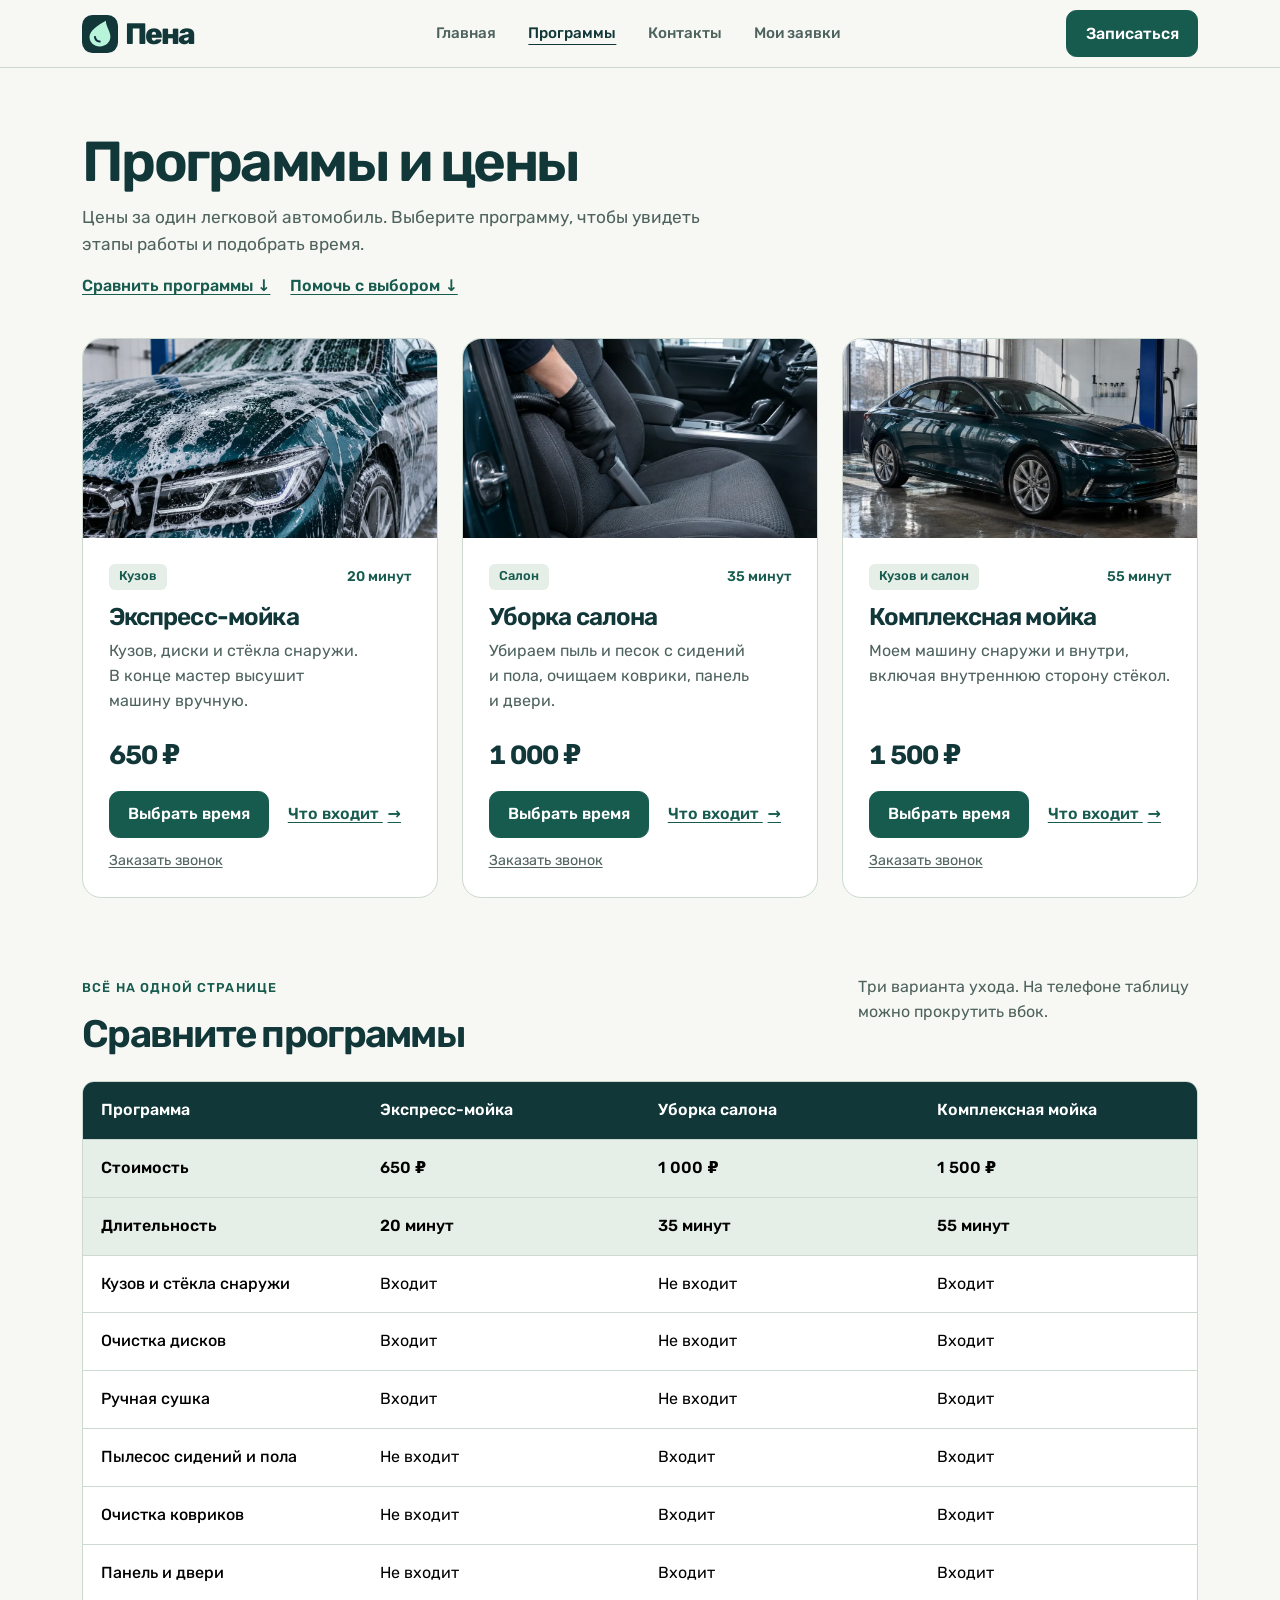
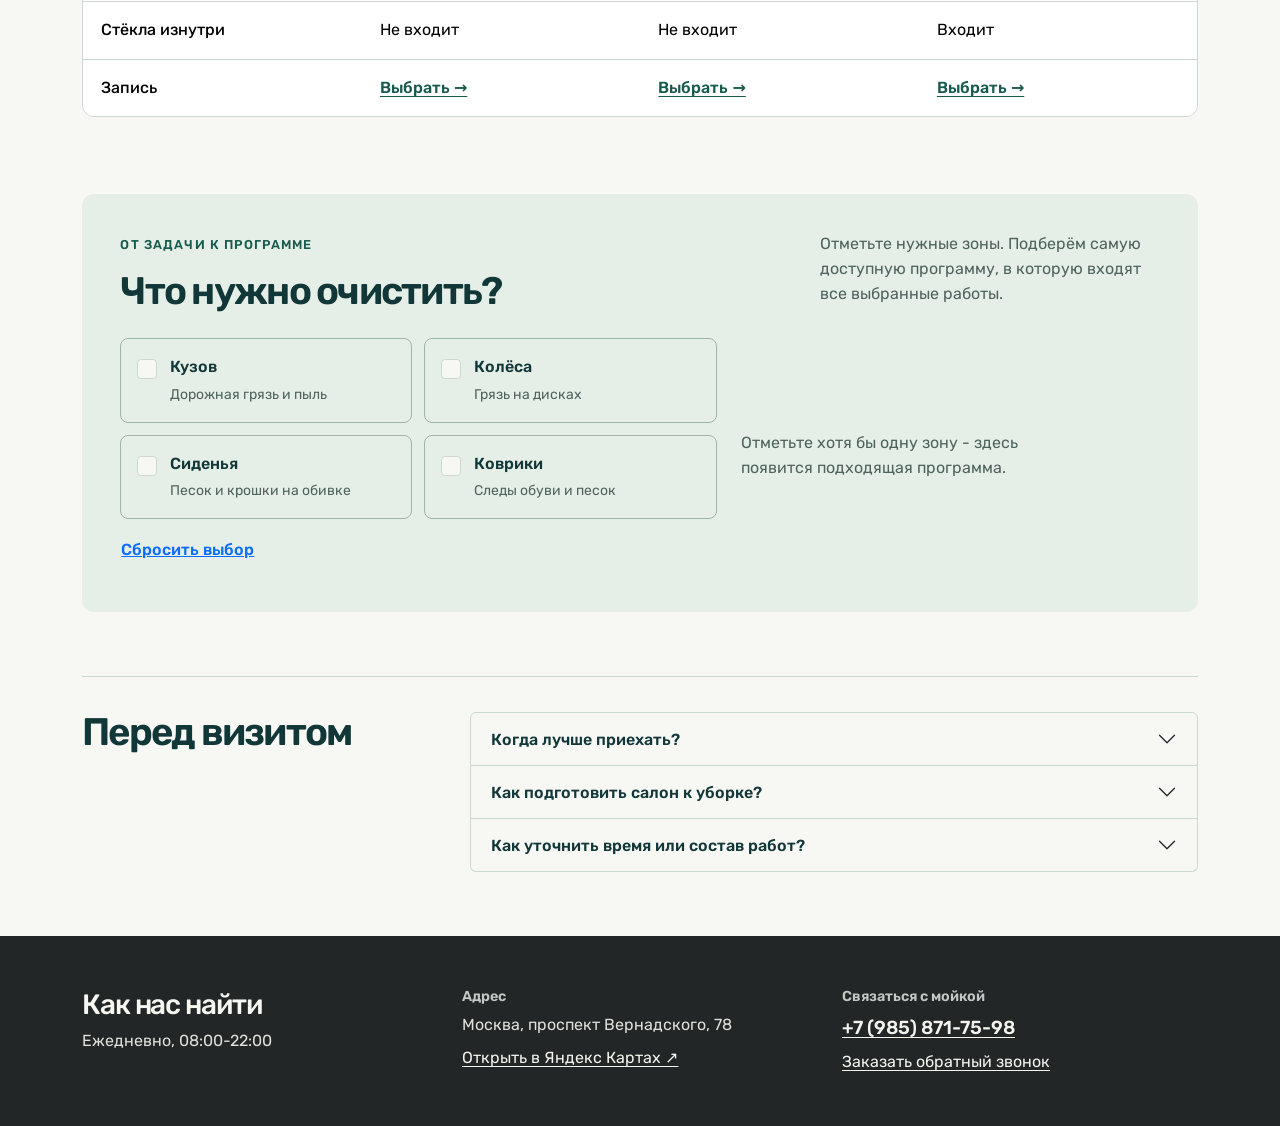
==== commit 8ee73892: "feat: подобрать программу по зонам очистки" ====
--- a/catalog.html
+++ b/catalog.html
@@ -40,6 +40,7 @@
   <main id="main-content" tabindex="-1" class="container page-space">
     <div class="page-intro"><h1>Программы и цены</h1><p>Цены за один легковой автомобиль. Выберите программу, чтобы увидеть этапы работы и подобрать время.</p>
       <a class="text-action d-inline-block mt-3" href="#compare">Сравнить программы ↓</a>
+      <a class="text-action d-inline-block mt-3 ms-3" href="#program-picker">Помочь с выбором ↓</a>
     </div>
     <div class="row g-3 g-lg-4">
         <div class="col-12 col-md-6 col-lg-4">
@@ -103,6 +104,42 @@
       </div>
       <noscript><p>Для таблицы сравнения включите JavaScript. Цены и состав программ доступны в карточках выше.</p></noscript>
     </section>
+    <section id="program-picker" class="feature-section program-picker" aria-labelledby="picker-title">
+      <div class="section-heading">
+        <div><p class="feature-eyebrow">От задачи к программе</p><h2 id="picker-title">Что нужно очистить?</h2></div>
+        <p class="feature-note">Отметьте нужные зоны. Подберём самую доступную программу, в которую входят все выбранные работы.</p>
+      </div>
+      <div class="row g-4 align-items-center">
+        <div class="col-12 col-lg-7">
+          <form id="condition-form">
+            <fieldset>
+              <legend class="visually-hidden">Зоны автомобиля для очистки</legend>
+              <div class="condition-options">
+                <label class="condition-option"><input type="checkbox" class="form-check-input" name="needs" value="body"><span><strong>Кузов</strong><small>Дорожная грязь и пыль</small></span></label>
+                <label class="condition-option"><input type="checkbox" class="form-check-input" name="needs" value="wheels"><span><strong>Колёса</strong><small>Грязь на дисках</small></span></label>
+                <label class="condition-option"><input type="checkbox" class="form-check-input" name="needs" value="seats"><span><strong>Сиденья</strong><small>Песок и крошки на обивке</small></span></label>
+                <label class="condition-option"><input type="checkbox" class="form-check-input" name="needs" value="mats"><span><strong>Коврики</strong><small>Следы обуви и песок</small></span></label>
+              </div>
+            </fieldset>
+            <button type="reset" class="btn btn-link px-0 mt-2">Сбросить выбор</button>
+          </form>
+        </div>
+        <div class="col-12 col-lg-5" aria-live="polite" aria-atomic="true">
+          <p id="recommendation-empty" class="recommendation-empty">Отметьте хотя бы одну зону - здесь появится подходящая программа.</p>
+          <div id="recommendation" hidden>
+            <p class="feature-eyebrow">Подходит вашей машине</p>
+            <h3 id="recommended-name"></h3>
+            <p id="recommended-reason" class="text-muted"></p>
+            <p class="recommendation-facts"><strong id="recommended-price"></strong><span id="recommended-duration"></span></p>
+            <div class="d-flex flex-wrap gap-3 align-items-center">
+              <a id="recommended-booking" class="btn btn-primary">Выбрать время</a>
+              <a id="recommended-details" class="text-action">Весь состав →</a>
+            </div>
+          </div>
+        </div>
+      </div>
+      <noscript><p>Для подбора включите JavaScript или выберите программу из каталога выше.</p></noscript>
+    </section>
     <section class="faq-section" aria-labelledby="faq-title">
       <div class="row gy-3 gx-lg-5">
         <div class="col-12 col-md-4"><h2 id="faq-title">Перед визитом</h2></div>
@@ -151,5 +188,6 @@
   <script src="js/navigation.js"></script>
   <script src="js/programs.js"></script>
   <script src="js/comparison.js"></script>
+  <script src="js/program-picker.js"></script>
 </body>
 </html>
--- a/css/custom.css
+++ b/css/custom.css
@@ -41,6 +41,18 @@
 .comparison-table tr > :first-child { position: sticky; left: 0; z-index: 1; }
 .comparison-table tbody tr:nth-child(-n+2) > * { background: var(--soft); font-weight: 550; }
 .comparison-table tfoot > tr > * { border-bottom: 0; }
+.program-picker { background: var(--soft); padding: clamp(1.25rem, 3vw, 2.5rem); border-radius: .75rem; }
+.condition-options { display: grid; grid-template-columns: repeat(2, minmax(0, 1fr)); gap: .75rem; }
+.condition-option { display: flex; align-items: flex-start; gap: .8rem; padding: 1rem; border: 1px solid #9eb5a9; border-radius: .5rem; cursor: pointer; }
+.condition-option:has(:checked) { background: white; border-color: var(--pine); box-shadow: inset 0 0 0 1px var(--pine); }
+.condition-option .form-check-input { flex-shrink: 0; width: 1.25rem; height: 1.25rem; }
+.condition-option strong, .condition-option small { display: block; }
+.condition-option strong { font-weight: 550; }
+.condition-option small { margin-top: .25rem; color: var(--muted); }
+.recommendation-empty { max-width: 30ch; color: var(--muted); margin: 0; }
+.recommendation-facts { display: flex; align-items: baseline; gap: 1rem; }
+.recommendation-facts strong { font-size: 1.75rem; font-variant-numeric: tabular-nums; }
+@media (max-width: 374.98px) { .condition-options { grid-template-columns: 1fr; } }
 [hidden] { display: none !important; }
 h1, h2, h3, p { overflow-wrap: break-word; }
 h1, h2, h3, .modal-title, legend { font-weight: 600; }
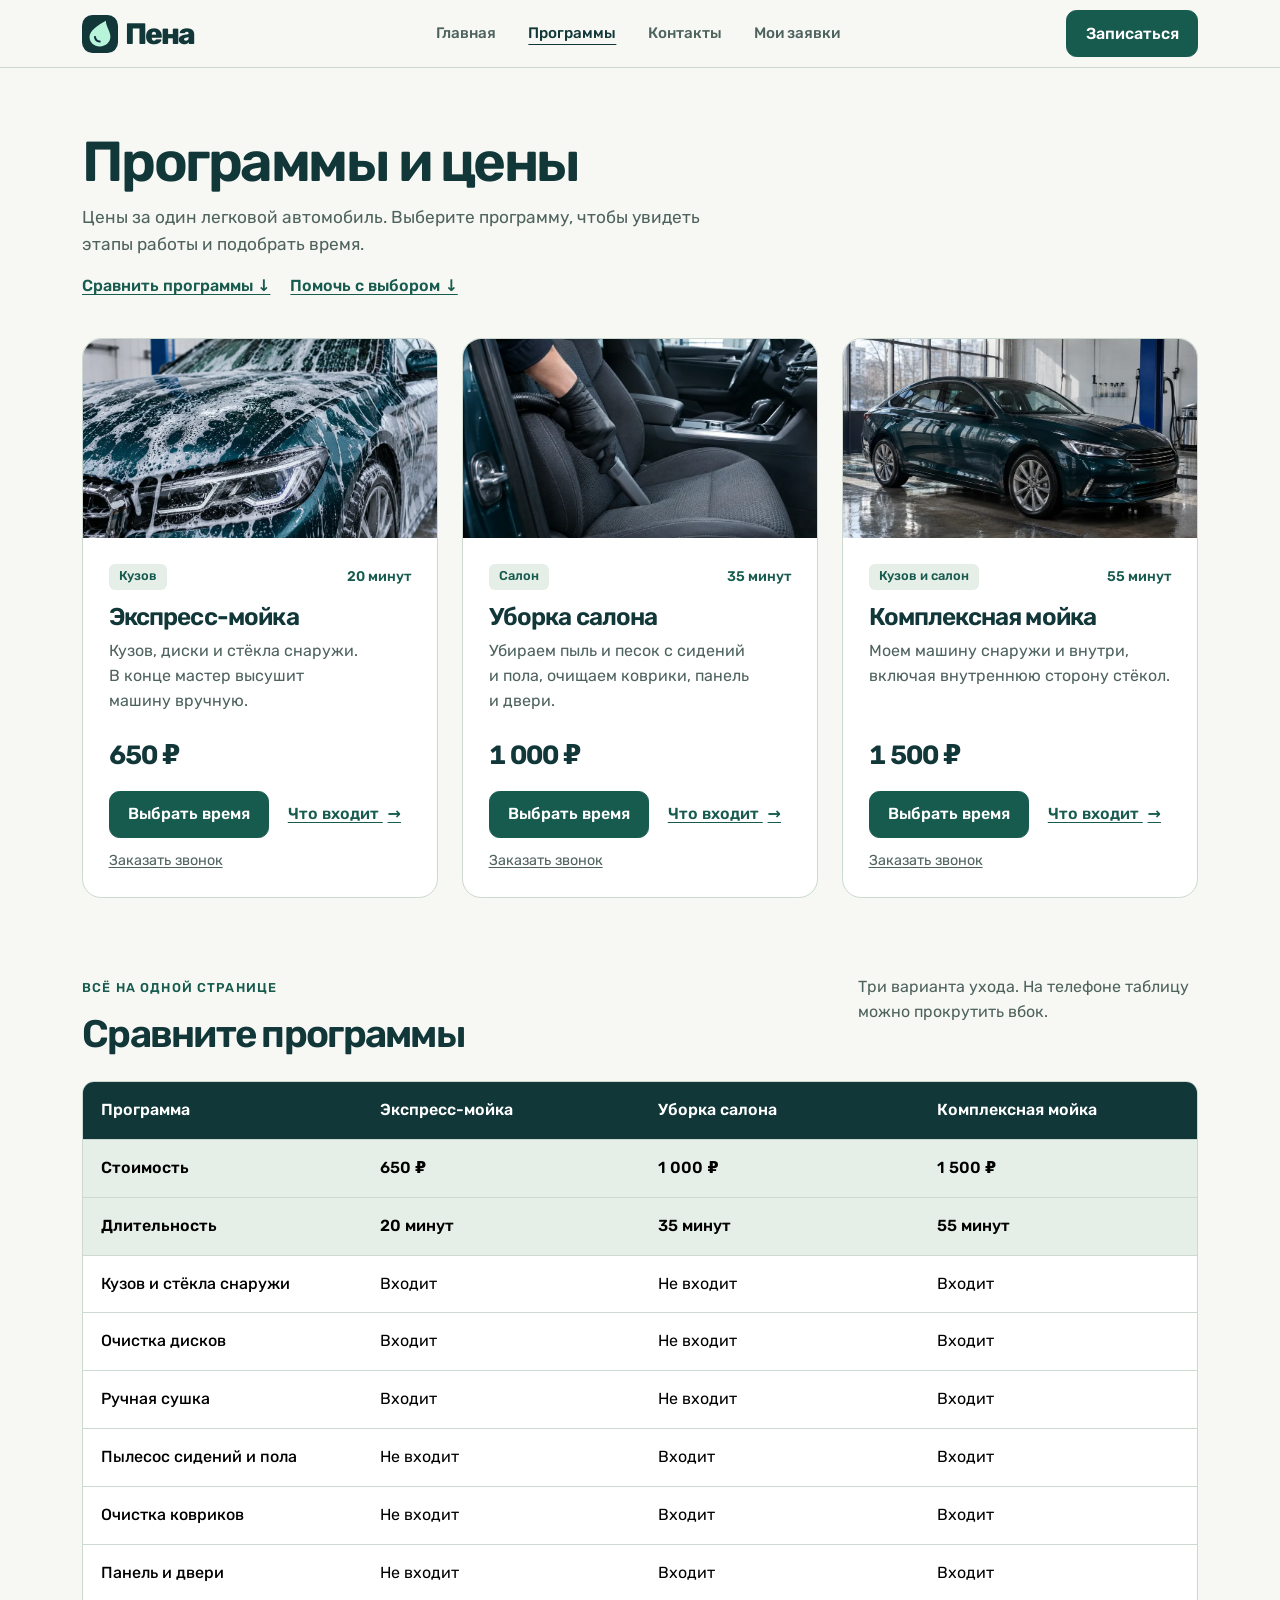
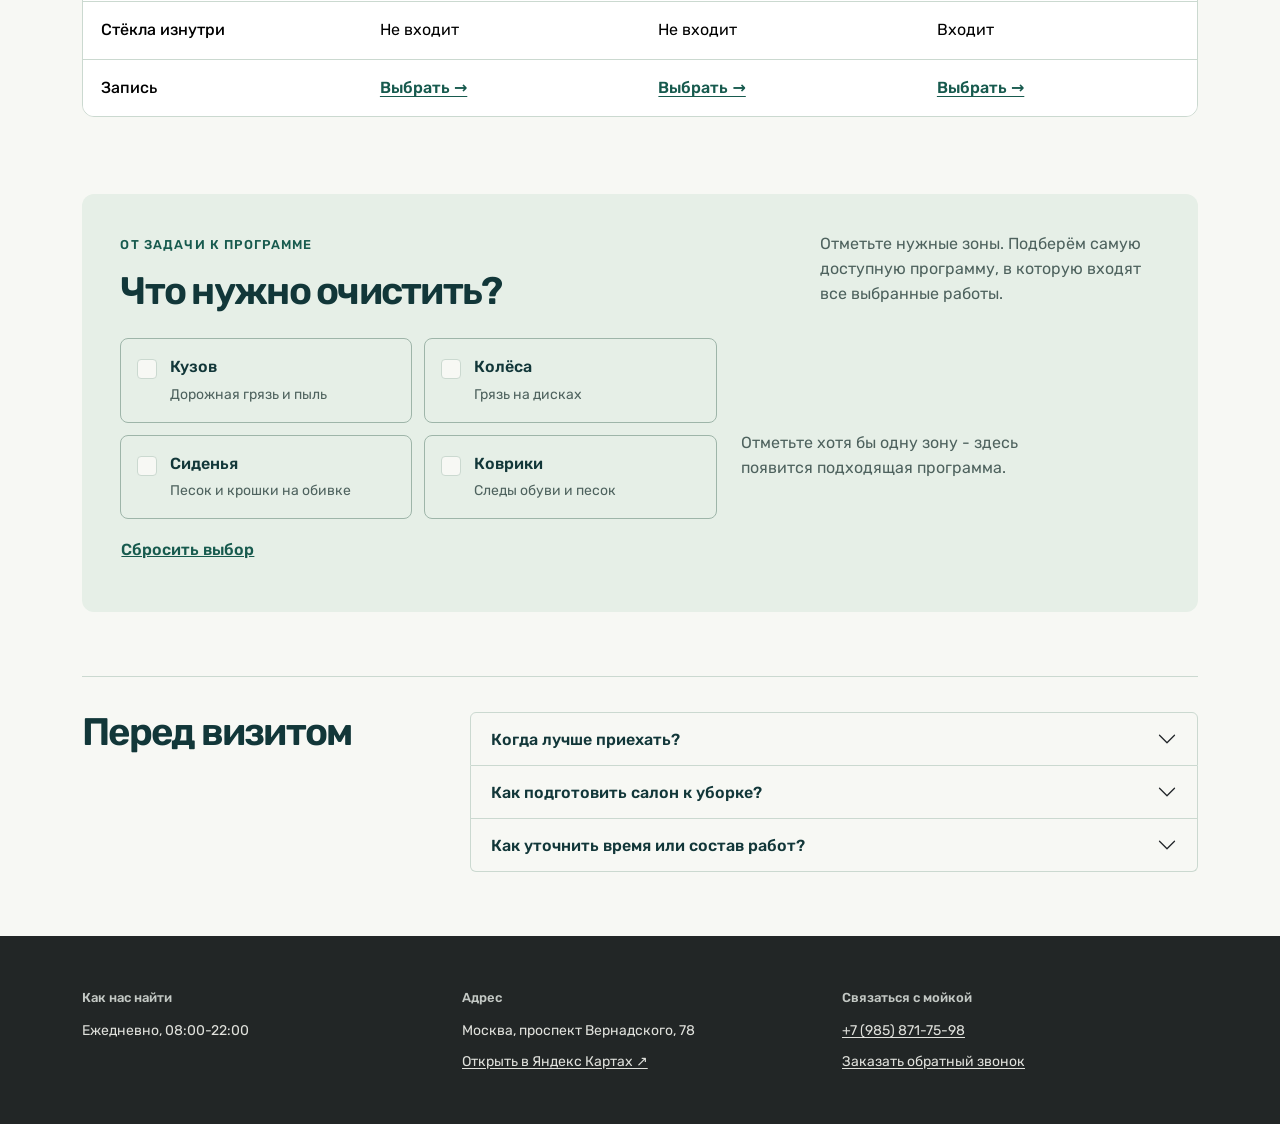
==== commit 51c24e1c: "fix: унифицировать типографику и отступы футера" ====
--- a/catalog.html
+++ b/catalog.html
@@ -166,19 +166,19 @@
   <footer id="contacts" class="site-footer" aria-labelledby="contacts-title">
     <div class="container">
       <div class="row g-4 align-items-start">
-        <div class="col-12 col-md-4">
-          <h2 id="contacts-title" class="h3 mb-2">Как нас найти</h2>
-          <p class="mb-0">Ежедневно, 08:00-22:00</p>
+        <div class="col-12 col-md-4 footer-column">
+          <h2 id="contacts-title" class="footer-label">Как нас найти</h2>
+          <p>Ежедневно, 08:00-22:00</p>
         </div>
-        <div class="col-12 col-sm-6 col-md-4">
+        <div class="col-12 col-sm-6 col-md-4 footer-column">
           <h3 class="footer-label">Адрес</h3>
-          <address class="mb-2">Москва, проспект Вернадского, 78</address>
+          <address>Москва, проспект Вернадского, 78</address>
           <a href="https://yandex.ru/maps/213/moscow/?text=%D0%9C%D0%BE%D1%81%D0%BA%D0%B2%D0%B0%2C%20%D0%BF%D1%80%D0%BE%D1%81%D0%BF%D0%B5%D0%BA%D1%82%20%D0%92%D0%B5%D1%80%D0%BD%D0%B0%D0%B4%D1%81%D0%BA%D0%BE%D0%B3%D0%BE%2C%2078" target="_blank" rel="noopener noreferrer">Открыть в Яндекс Картах <span aria-hidden="true">↗</span></a>
         </div>
-        <div class="col-12 col-sm-6 col-md-4">
+        <div class="col-12 col-sm-6 col-md-4 footer-column">
           <h3 class="footer-label">Связаться с мойкой</h3>
-          <a class="footer-phone" href="tel:+79858717598">+7 (985) 871-75-98</a>
-          <a class="d-block mt-2" href="order.html#callback">Заказать обратный звонок</a>
+          <a href="tel:+79858717598">+7 (985) 871-75-98</a>
+          <a href="order.html#callback">Заказать обратный звонок</a>
         </div>
       </div>
     </div>
--- a/css/custom.css
+++ b/css/custom.css
@@ -42,6 +42,7 @@
 .comparison-table tbody tr:nth-child(-n+2) > * { background: var(--soft); font-weight: 550; }
 .comparison-table tfoot > tr > * { border-bottom: 0; }
 .program-picker { background: var(--soft); padding: clamp(1.25rem, 3vw, 2.5rem); border-radius: .75rem; }
+.program-picker .btn-link { --bs-btn-color: var(--pine); --bs-btn-hover-color: var(--ink); }
 .condition-options { display: grid; grid-template-columns: repeat(2, minmax(0, 1fr)); gap: .75rem; }
 .condition-option { display: flex; align-items: flex-start; gap: .8rem; padding: 1rem; border: 1px solid #9eb5a9; border-radius: .5rem; cursor: pointer; }
 .condition-option:has(:checked) { background: white; border-color: var(--pine); box-shadow: inset 0 0 0 1px var(--pine); }
@@ -53,6 +54,42 @@
 .recommendation-facts { display: flex; align-items: baseline; gap: 1rem; }
 .recommendation-facts strong { font-size: 1.75rem; font-variant-numeric: tabular-nums; }
 @media (max-width: 374.98px) { .condition-options { grid-template-columns: 1fr; } }
+.comparison-figure { margin: 0; }
+.comparison-frame { --reveal: 50%; position: relative; aspect-ratio: 3 / 2; overflow: hidden; border-radius: .35rem; background: var(--soft); }
+.comparison-frame:focus-within { outline: 3px solid var(--pine); outline-offset: 4px; }
+.comparison-photo { position: absolute; top: 0; left: 0; width: 200%; max-width: none; height: 100%; pointer-events: none; }
+.comparison-after { left: -100%; }
+.comparison-before { position: absolute; inset: 0; clip-path: inset(0 calc(100% - var(--reveal)) 0 0); }
+.comparison-badge { position: absolute; top: .75rem; background: rgba(18, 55, 57, .88); color: white; border-radius: .25rem; padding: .2rem .55rem; font-size: .8rem; pointer-events: none; }
+.comparison-badge.before { left: .75rem; }
+.comparison-badge.after { right: .75rem; }
+.comparison-handle { position: absolute; top: 0; bottom: 0; left: var(--reveal); width: 2px; background: white; transform: translateX(-50%); pointer-events: none; }
+.comparison-handle span { position: absolute; top: 50%; left: 50%; transform: translate(-50%, -50%); display: grid; place-items: center; width: 2.75rem; height: 2.75rem; border-radius: 50%; background: white; color: var(--ink); font-size: 1.6rem; box-shadow: 0 2px 12px #12373940; }
+.comparison-range { appearance: none; position: absolute; top: 0; left: -22px; width: calc(100% + 44px); height: 100%; margin: 0; opacity: 0; cursor: ew-resize; touch-action: pan-y; }
+.comparison-range::-webkit-slider-thumb { appearance: none; width: 44px; height: 44px; }
+.comparison-range::-moz-range-thumb { width: 44px; height: 44px; border: 0; }
+.comparison-figure figcaption { margin-top: 1rem; }
+.comparison-figure h3 { font-size: 1.25rem; margin-bottom: .35rem; }
+.comparison-figure p { color: var(--muted); margin: 0; }
+.gallery-note { color: var(--muted); font-size: .8rem; margin: 1.25rem 0 0; }
+.optional-label { display: inline-block; color: var(--muted); font-size: .8rem; font-weight: 400; letter-spacing: 0; }
+.extra-options { display: grid; gap: .75rem; }
+.extra-option { display: flex; align-items: flex-start; gap: .8rem; padding: .9rem; border: 1px solid var(--line); border-radius: .5rem; cursor: pointer; }
+.extra-option:has(:checked) { border-color: var(--pine); background: var(--soft); }
+.extra-option:has(:disabled) { background: #f4f5f2; cursor: default; }
+.extra-option .form-check-input { flex-shrink: 0; width: 1.2rem; height: 1.2rem; }
+.extra-description { flex: 1; }
+.extra-description strong { display: block; font-weight: 500; }
+.extra-option small { display: block; color: var(--muted); font-size: .8rem; margin-top: .25rem; }
+.extra-facts { white-space: nowrap; text-align: right; font-weight: 550; font-variant-numeric: tabular-nums; }
+.visit-extras { padding-left: 1.1rem; color: var(--muted); font-size: .9rem; }
+.visit-extras li + li { margin-top: .4rem; }
+@media (max-width: 374.98px) {
+  .extra-option { flex-wrap: wrap; }
+  .extra-description { flex-basis: calc(100% - 2rem); }
+  .extra-facts { margin-left: 2rem; text-align: left; }
+  .extra-facts small { display: inline; margin-left: .5rem; }
+}
 [hidden] { display: none !important; }
 h1, h2, h3, p { overflow-wrap: break-word; }
 h1, h2, h3, .modal-title, legend { font-weight: 600; }
@@ -582,19 +619,31 @@
 }
 .site-footer {
   background: #222626;
-  color: #f7f7f2;
+  color: #e0e1dc;
   padding-block: clamp(2.2rem, 4vw, 4rem);
-}
-.site-footer h2 { letter-spacing: -.04em; }
-.site-footer p, .site-footer address { color: #e0e1dc; }
+  font-size: .875rem;
+  font-weight: 400;
+  line-height: 1.6;
+}
+.footer-column {
+  display: flex;
+  flex-direction: column;
+  align-items: flex-start;
+  gap: .5rem;
+}
+.footer-column > * { margin: 0; }
 .footer-label {
-  font-size: .9rem;
+  margin-bottom: .25rem;
+  font-size: .8125rem;
+  font-weight: 550;
+  line-height: 1.6;
+  letter-spacing: 0;
   color: #c3c8c4;
 }
-.site-footer a { color: #f3f4ee; }
-.footer-phone {
-  font-size: 1.18rem;
-  font-weight: 550;
+.site-footer a {
+  color: inherit;
+  font-size: inherit;
+  font-weight: inherit;
 }
 
 @media (min-width: 992px) {
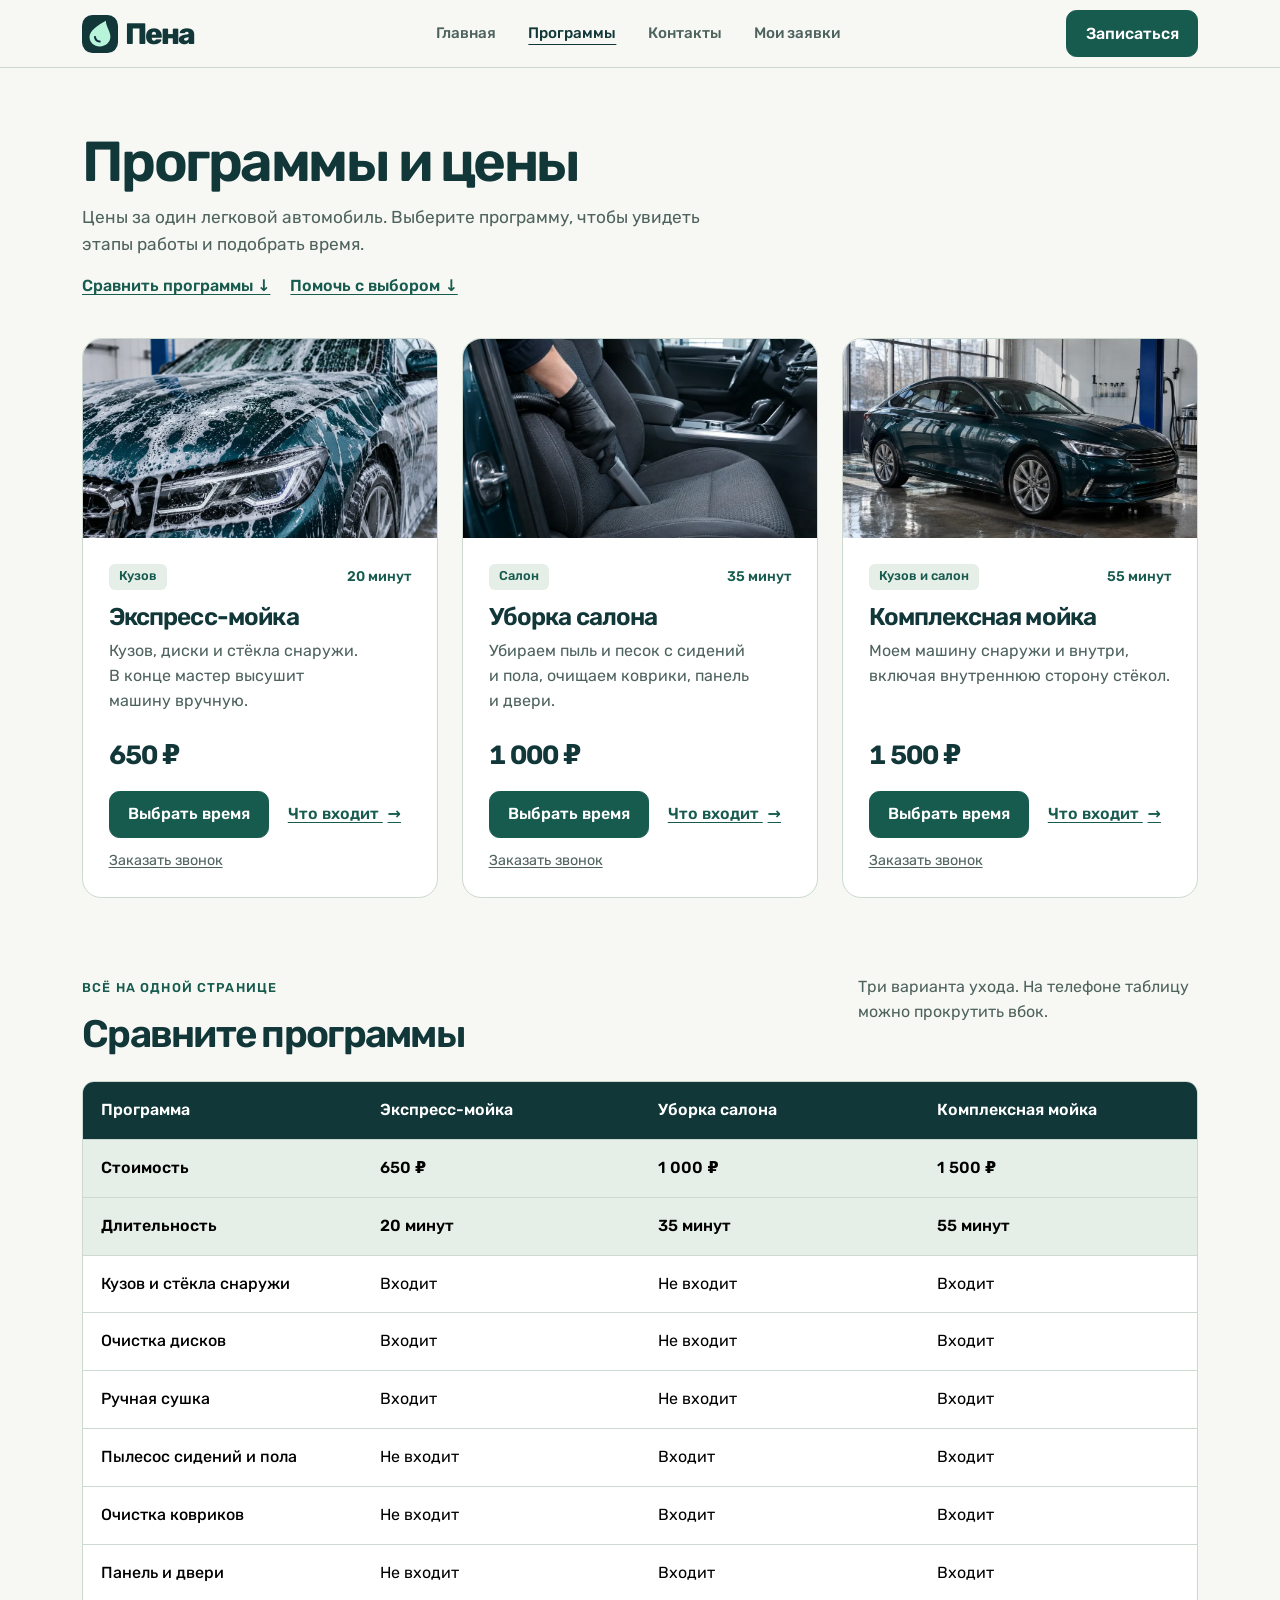
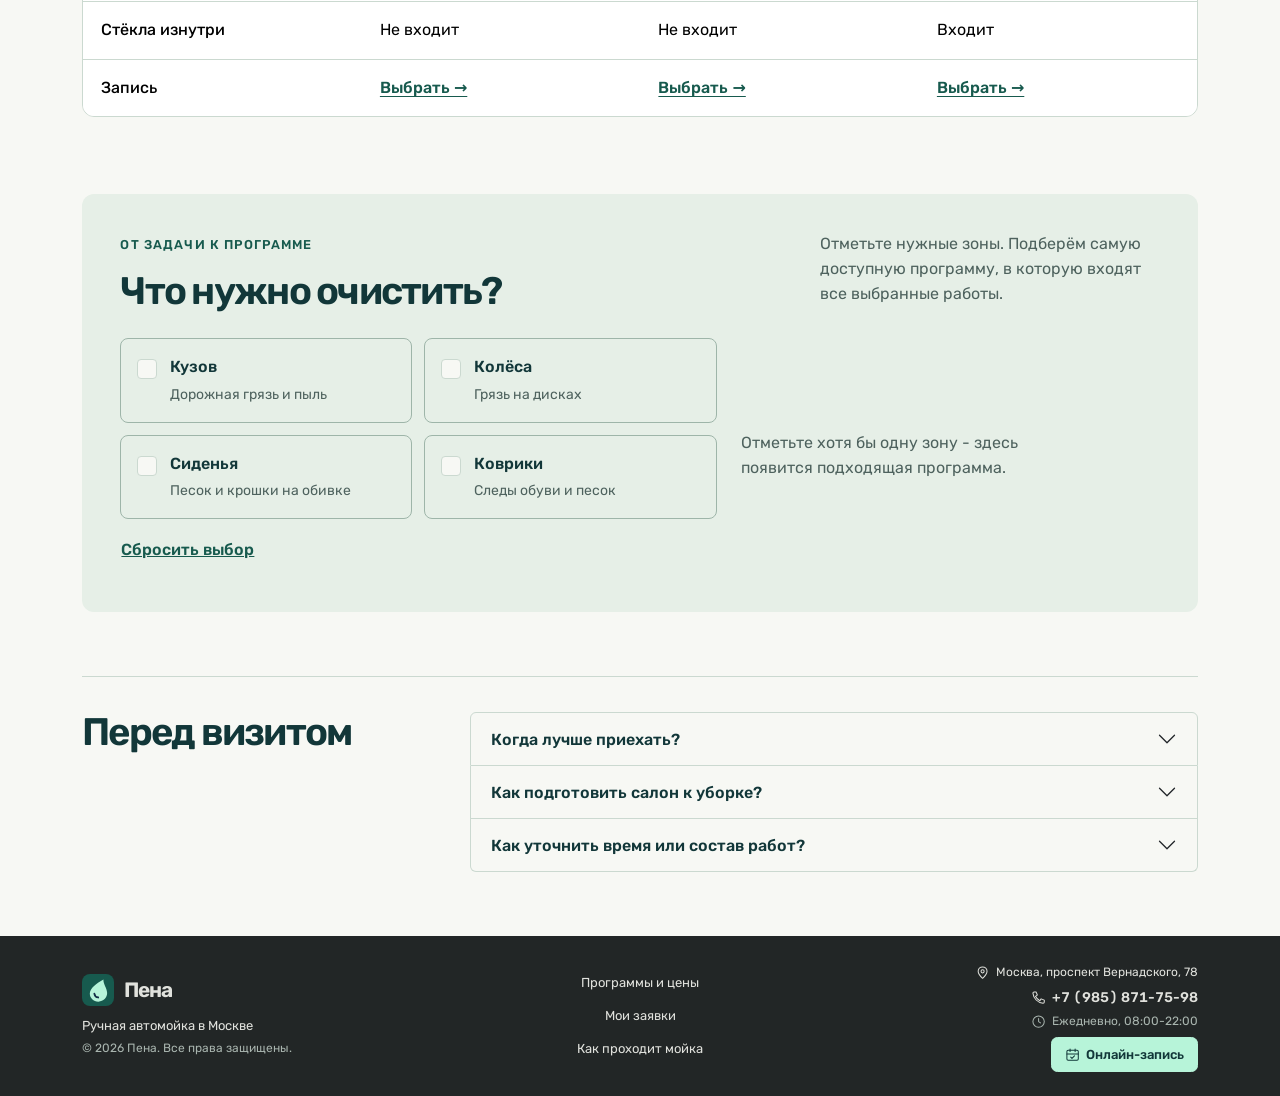
==== commit 296861c2: "fix: оформить футер по референсу с брендом и контактами" ====
--- a/catalog.html
+++ b/catalog.html
@@ -12,7 +12,7 @@
   <title>Программы и цены - автомойка «Пена»</title>
   <link rel="icon" href="images/drop.svg" type="image/svg+xml">
   <link rel="stylesheet" href="vendor/bootstrap/css/bootstrap.min.css">
-  <link rel="stylesheet" href="css/custom.css">
+  <link rel="stylesheet" href="css/custom.css?v=690500c0d4">
 </head>
 <body>
   <a class="skip-link visually-hidden-focusable" href="#main-content">К содержимому</a>
@@ -164,22 +164,32 @@
   </main>
 
   <footer id="contacts" class="site-footer" aria-labelledby="contacts-title">
-    <div class="container">
-      <div class="row g-4 align-items-start">
-        <div class="col-12 col-md-4 footer-column">
-          <h2 id="contacts-title" class="footer-label">Как нас найти</h2>
-          <p>Ежедневно, 08:00-22:00</p>
-        </div>
-        <div class="col-12 col-sm-6 col-md-4 footer-column">
-          <h3 class="footer-label">Адрес</h3>
-          <address>Москва, проспект Вернадского, 78</address>
-          <a href="https://yandex.ru/maps/213/moscow/?text=%D0%9C%D0%BE%D1%81%D0%BA%D0%B2%D0%B0%2C%20%D0%BF%D1%80%D0%BE%D1%81%D0%BF%D0%B5%D0%BA%D1%82%20%D0%92%D0%B5%D1%80%D0%BD%D0%B0%D0%B4%D1%81%D0%BA%D0%BE%D0%B3%D0%BE%2C%2078" target="_blank" rel="noopener noreferrer">Открыть в Яндекс Картах <span aria-hidden="true">↗</span></a>
-        </div>
-        <div class="col-12 col-sm-6 col-md-4 footer-column">
-          <h3 class="footer-label">Связаться с мойкой</h3>
-          <a href="tel:+79858717598">+7 (985) 871-75-98</a>
-          <a href="order.html#callback">Заказать обратный звонок</a>
-        </div>
+    <h2 id="contacts-title" class="visually-hidden">Контакты и разделы автомойки «Пена»</h2>
+    <div class="container footer-layout">
+      <div class="footer-about">
+        <a class="footer-brand" href="index.html" aria-label="Пена, главная страница">
+          <span class="footer-brand-mark"><img src="images/drop.svg" width="23" height="25" alt=""></span>
+          <span>Пена</span>
+        </a>
+        <p class="footer-description">Ручная автомойка в Москве</p>
+        <p class="footer-copyright">© 2026 Пена. Все права защищены.</p>
+      </div>
+      <nav class="footer-nav" aria-label="Разделы внизу страницы">
+        <a href="catalog.html">Программы и цены</a>
+        <a href="order.html#requests">Мои заявки</a>
+        <a href="index.html#about">Как проходит мойка</a>
+      </nav>
+      <div class="footer-contacts">
+        <address class="footer-contact-details">
+          <a class="footer-contact-line footer-address" href="https://yandex.ru/maps/213/moscow/?text=%D0%9C%D0%BE%D1%81%D0%BA%D0%B2%D0%B0%2C%20%D0%BF%D1%80%D0%BE%D1%81%D0%BF%D0%B5%D0%BA%D1%82%20%D0%92%D0%B5%D1%80%D0%BD%D0%B0%D0%B4%D1%81%D0%BA%D0%BE%D0%B3%D0%BE%2C%2078" target="_blank" rel="noopener noreferrer">
+            <svg class="footer-icon" viewBox="0 0 24 24" fill="none" stroke="currentColor" stroke-width="1.6" stroke-linecap="round" stroke-linejoin="round" aria-hidden="true"><path d="M19 10c0 5-7 11-7 11S5 15 5 10a7 7 0 1 1 14 0Z"/><circle cx="12" cy="10" r="2.5"/></svg><span>Москва, проспект Вернадского, 78</span>
+          </a>
+          <a class="footer-contact-line footer-telephone" href="tel:+79858717598">
+            <svg class="footer-icon" viewBox="0 0 24 24" fill="none" stroke="currentColor" stroke-width="1.6" stroke-linecap="round" stroke-linejoin="round" aria-hidden="true"><path d="m8 3 2 5-3 2a16 16 0 0 0 7 7l2-3 5 2v3a2 2 0 0 1-2 2A18 18 0 0 1 3 5a2 2 0 0 1 2-2Z"/></svg><span>+7 (985) 871-75-98</span>
+          </a>
+          <span class="footer-contact-line footer-hours"><svg class="footer-icon" viewBox="0 0 24 24" fill="none" stroke="currentColor" stroke-width="1.6" stroke-linecap="round" stroke-linejoin="round" aria-hidden="true"><circle cx="12" cy="12" r="9"/><path d="M12 7v5l3 2"/></svg><span>Ежедневно, 08:00-22:00</span></span>
+        </address>
+        <a class="btn footer-booking" href="order.html"><svg class="footer-icon" viewBox="0 0 24 24" fill="none" stroke="currentColor" stroke-width="1.6" stroke-linecap="round" stroke-linejoin="round" aria-hidden="true"><rect x="3" y="5" width="18" height="16" rx="2"/><path d="M16 3v4M8 3v4M3 11h18m-12 5 2 2 4-4"/></svg><span>Онлайн-запись</span></a>
       </div>
     </div>
   </footer>
--- a/css/custom.css
+++ b/css/custom.css
@@ -620,30 +620,90 @@
 .site-footer {
   background: #222626;
   color: #e0e1dc;
-  padding-block: clamp(2.2rem, 4vw, 4rem);
-  font-size: .875rem;
+  padding-block: 1.5rem;
+  font-size: .8125rem;
   font-weight: 400;
   line-height: 1.6;
 }
-.footer-column {
+.footer-layout {
+  display: grid;
+  grid-template-columns: minmax(0, 1fr) auto minmax(0, 1fr);
+  align-items: center;
+  gap: 2rem;
+}
+.site-footer a { color: inherit; text-decoration: none; }
+.site-footer a:hover { color: #b7f4d9; }
+.footer-brand {
+  display: inline-flex;
+  align-items: center;
+  gap: .6rem;
+  color: #f7f7f2;
+  font-size: 1.3rem;
+  font-weight: 650;
+  line-height: 1;
+  letter-spacing: -.035em;
+}
+.footer-brand-mark {
+  display: grid;
+  place-items: center;
+  width: 2rem;
+  height: 2rem;
+  border-radius: .5rem;
+  background: var(--pine);
+}
+.footer-description { margin: .4rem 0 .15rem; }
+.footer-copyright { margin: 0; color: #a9b5af; font-size: .75rem; }
+.footer-nav {
   display: flex;
   flex-direction: column;
-  align-items: flex-start;
+  align-items: center;
   gap: .5rem;
 }
-.footer-column > * { margin: 0; }
-.footer-label {
-  margin-bottom: .25rem;
+.footer-nav a { padding-block: .125rem; }
+.footer-nav a:hover { text-decoration: underline; text-underline-offset: .2em; }
+.footer-contacts {
+  display: flex;
+  flex-direction: column;
+  align-items: flex-end;
+  gap: .4rem;
+  text-align: right;
+}
+.footer-contact-details { display: grid; gap: .1rem; margin: 0; }
+.footer-contact-line {
+  display: flex;
+  align-items: center;
+  justify-content: flex-end;
+  gap: .35rem;
+  margin: 0;
+}
+.footer-icon { flex-shrink: 0; width: .95rem; height: .95rem; }
+.footer-address { min-height: 1.5rem; font-size: .75rem; }
+.footer-telephone { min-height: 1.5rem; font-size: .875rem; font-weight: 550; font-variant-numeric: tabular-nums; }
+.footer-hours { color: #a9b5af; font-size: .75rem; }
+.footer-booking {
+  --bs-btn-bg: #b7f4d9;
+  --bs-btn-color: #123739;
+  --bs-btn-border-color: #b7f4d9;
+  --bs-btn-hover-bg: #d1ffe8;
+  --bs-btn-hover-color: #123739;
+  --bs-btn-hover-border-color: #d1ffe8;
+  --bs-btn-active-bg: #a0dfc2;
+  --bs-btn-active-color: #123739;
+  --bs-btn-active-border-color: #a0dfc2;
+  --bs-btn-border-radius: .4rem;
+  display: inline-flex;
+  align-items: center;
+  gap: .4rem;
+  min-height: 2.2rem;
+  padding: .35rem .8rem;
   font-size: .8125rem;
-  font-weight: 550;
-  line-height: 1.6;
-  letter-spacing: 0;
-  color: #c3c8c4;
-}
-.site-footer a {
-  color: inherit;
-  font-size: inherit;
-  font-weight: inherit;
+}
+.site-footer .footer-booking, .site-footer .footer-booking:hover { color: #123739; }
+@media (max-width: 767.98px) {
+  .footer-layout { grid-template-columns: 1fr; gap: 1.5rem; }
+  .footer-nav, .footer-contacts { align-items: flex-start; text-align: left; }
+  .footer-contact-line { justify-content: flex-start; }
+  .footer-booking { min-height: 2.75rem; }
 }
 
 @media (min-width: 992px) {
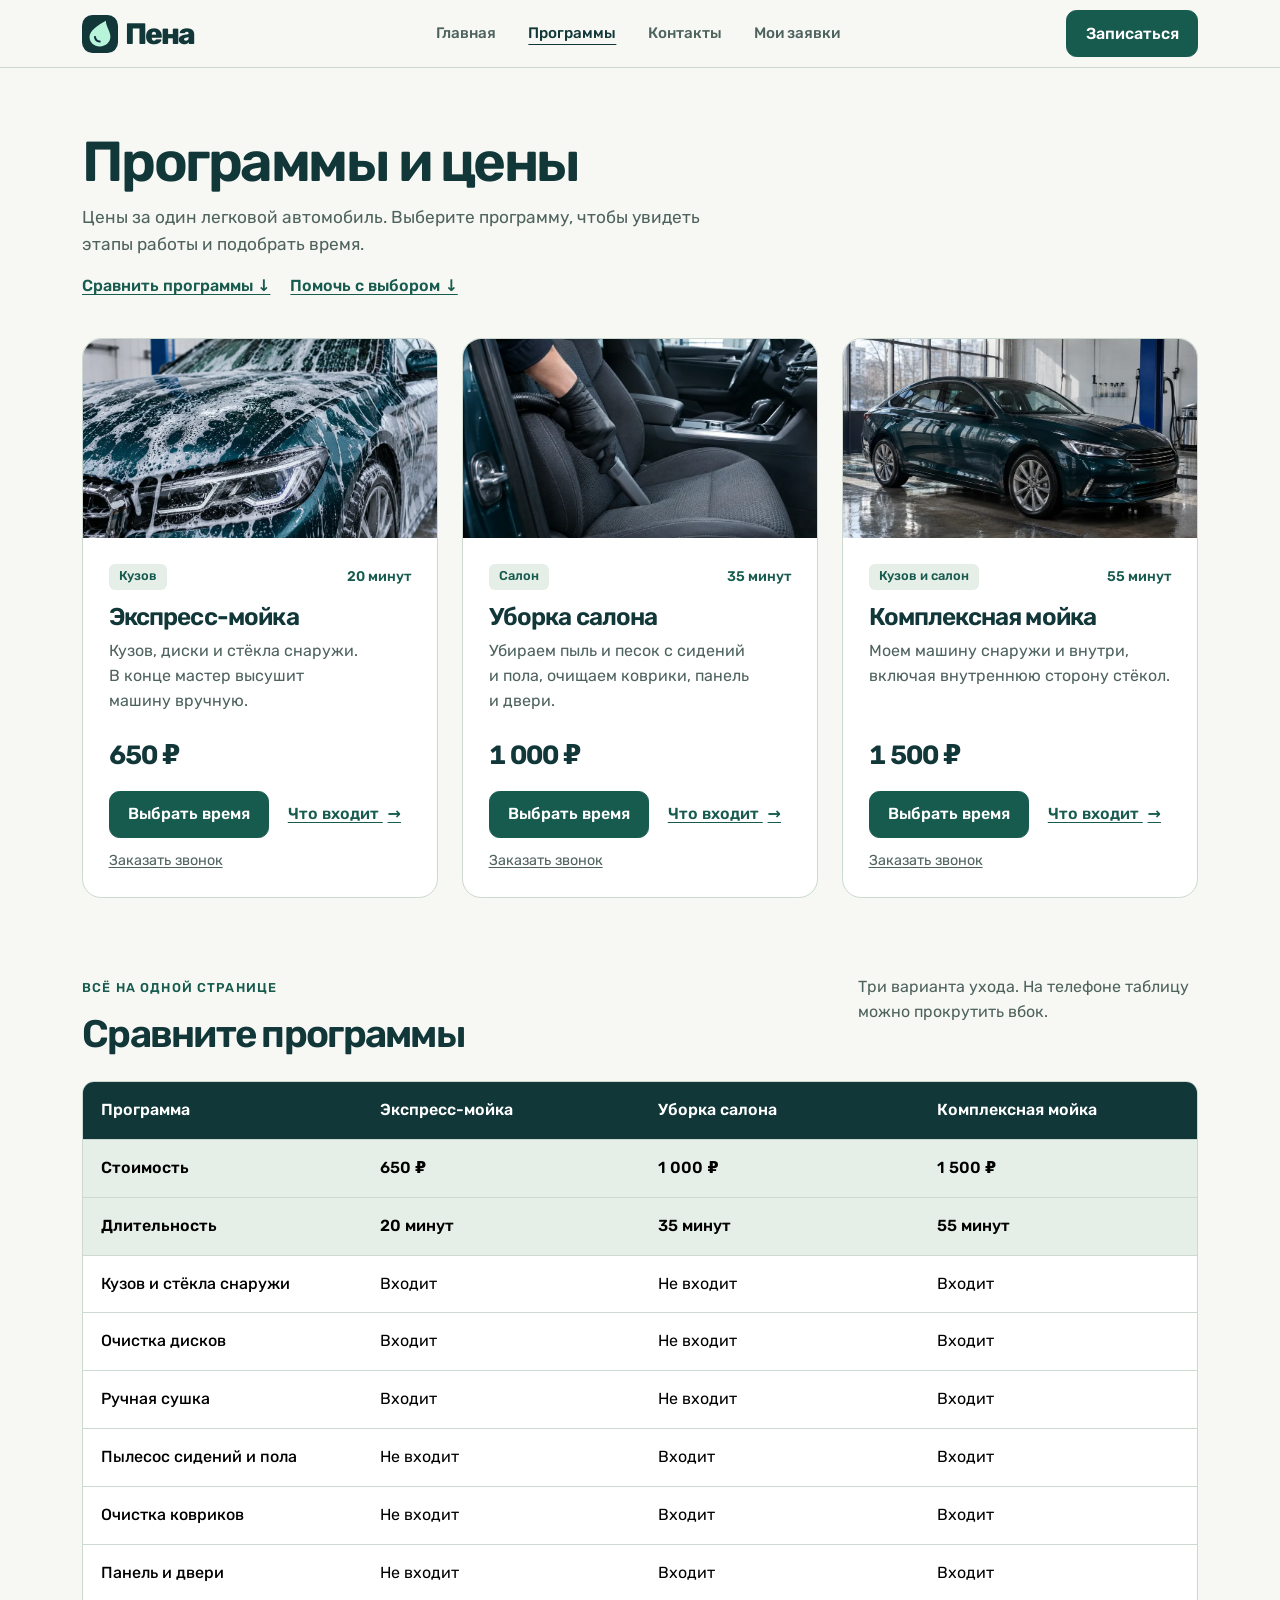
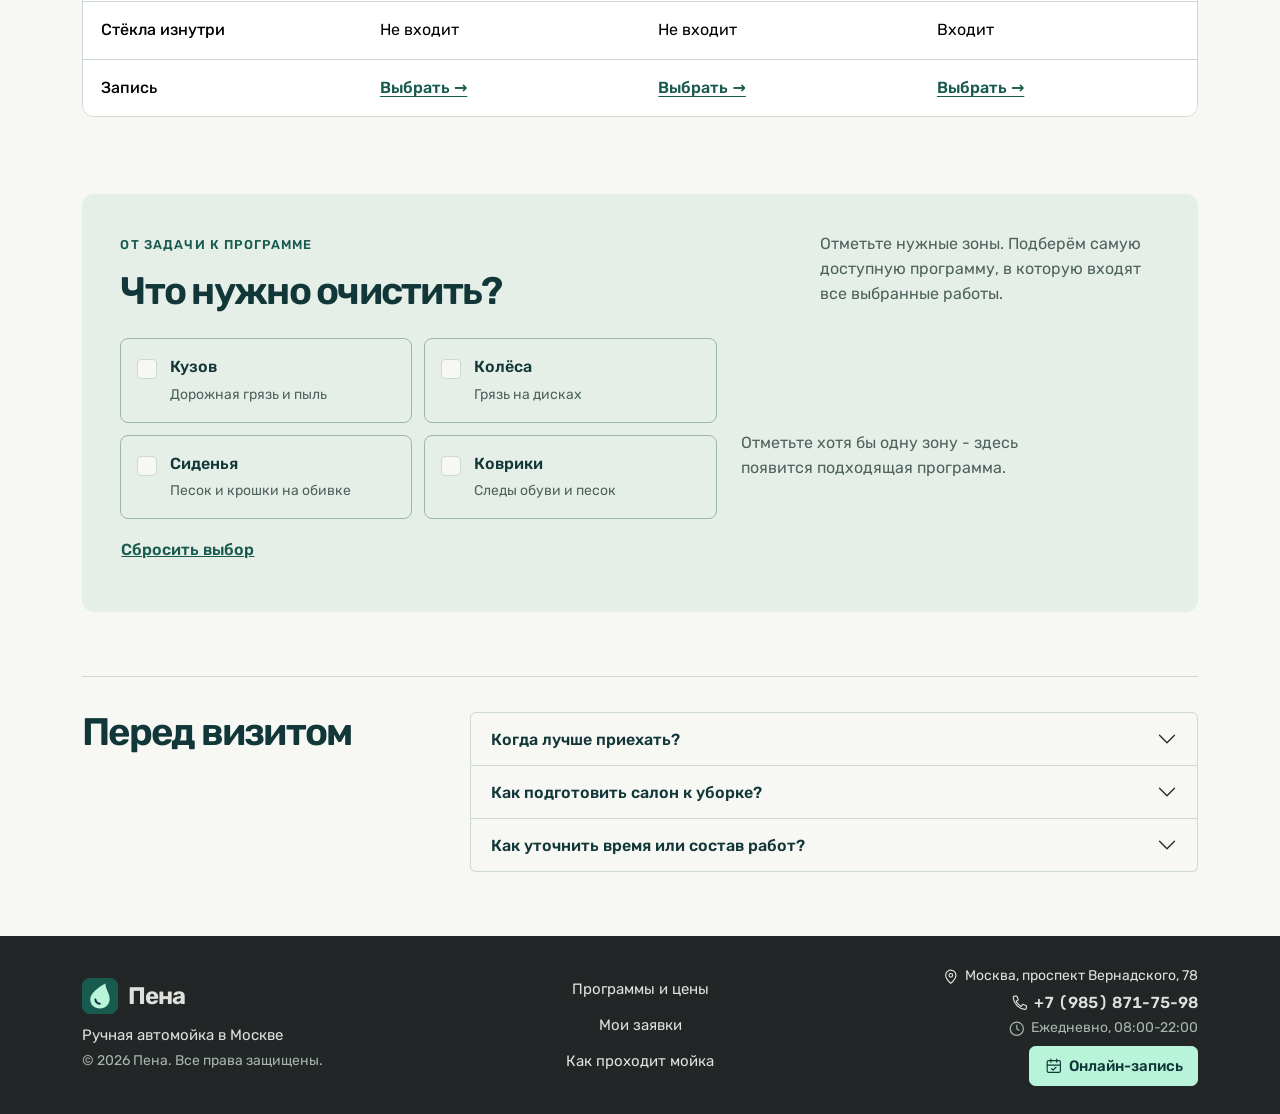
==== commit d0e63d32: "fix: увеличить шрифт и элементы футера" ====
--- a/catalog.html
+++ b/catalog.html
@@ -12,7 +12,7 @@
   <title>Программы и цены - автомойка «Пена»</title>
   <link rel="icon" href="images/drop.svg" type="image/svg+xml">
   <link rel="stylesheet" href="vendor/bootstrap/css/bootstrap.min.css">
-  <link rel="stylesheet" href="css/custom.css?v=690500c0d4">
+  <link rel="stylesheet" href="css/custom.css?v=32db517846">
 </head>
 <body>
   <a class="skip-link visually-hidden-focusable" href="#main-content">К содержимому</a>
@@ -168,7 +168,7 @@
     <div class="container footer-layout">
       <div class="footer-about">
         <a class="footer-brand" href="index.html" aria-label="Пена, главная страница">
-          <span class="footer-brand-mark"><img src="images/drop.svg" width="23" height="25" alt=""></span>
+          <span class="footer-brand-mark"><img src="images/drop.svg" width="26" height="28" alt=""></span>
           <span>Пена</span>
         </a>
         <p class="footer-description">Ручная автомойка в Москве</p>
--- a/css/custom.css
+++ b/css/custom.css
@@ -620,8 +620,8 @@
 .site-footer {
   background: #222626;
   color: #e0e1dc;
-  padding-block: 1.5rem;
-  font-size: .8125rem;
+  padding-block: 1.75rem;
+  font-size: .9375rem;
   font-weight: 400;
   line-height: 1.6;
 }
@@ -638,7 +638,7 @@
   align-items: center;
   gap: .6rem;
   color: #f7f7f2;
-  font-size: 1.3rem;
+  font-size: 1.5rem;
   font-weight: 650;
   line-height: 1;
   letter-spacing: -.035em;
@@ -646,13 +646,13 @@
 .footer-brand-mark {
   display: grid;
   place-items: center;
-  width: 2rem;
-  height: 2rem;
+  width: 2.25rem;
+  height: 2.25rem;
   border-radius: .5rem;
   background: var(--pine);
 }
 .footer-description { margin: .4rem 0 .15rem; }
-.footer-copyright { margin: 0; color: #a9b5af; font-size: .75rem; }
+.footer-copyright { margin: 0; color: #a9b5af; font-size: .875rem; }
 .footer-nav {
   display: flex;
   flex-direction: column;
@@ -676,10 +676,10 @@
   gap: .35rem;
   margin: 0;
 }
-.footer-icon { flex-shrink: 0; width: .95rem; height: .95rem; }
-.footer-address { min-height: 1.5rem; font-size: .75rem; }
-.footer-telephone { min-height: 1.5rem; font-size: .875rem; font-weight: 550; font-variant-numeric: tabular-nums; }
-.footer-hours { color: #a9b5af; font-size: .75rem; }
+.footer-icon { flex-shrink: 0; width: 1.1rem; height: 1.1rem; }
+.footer-address { min-height: 1.5rem; font-size: .875rem; }
+.footer-telephone { min-height: 1.5rem; font-size: 1rem; font-weight: 550; font-variant-numeric: tabular-nums; }
+.footer-hours { color: #a9b5af; font-size: .875rem; }
 .footer-booking {
   --bs-btn-bg: #b7f4d9;
   --bs-btn-color: #123739;
@@ -694,9 +694,9 @@
   display: inline-flex;
   align-items: center;
   gap: .4rem;
-  min-height: 2.2rem;
-  padding: .35rem .8rem;
-  font-size: .8125rem;
+  min-height: 2.5rem;
+  padding: .4rem .9rem;
+  font-size: .9375rem;
 }
 .site-footer .footer-booking, .site-footer .footer-booking:hover { color: #123739; }
 @media (max-width: 767.98px) {
